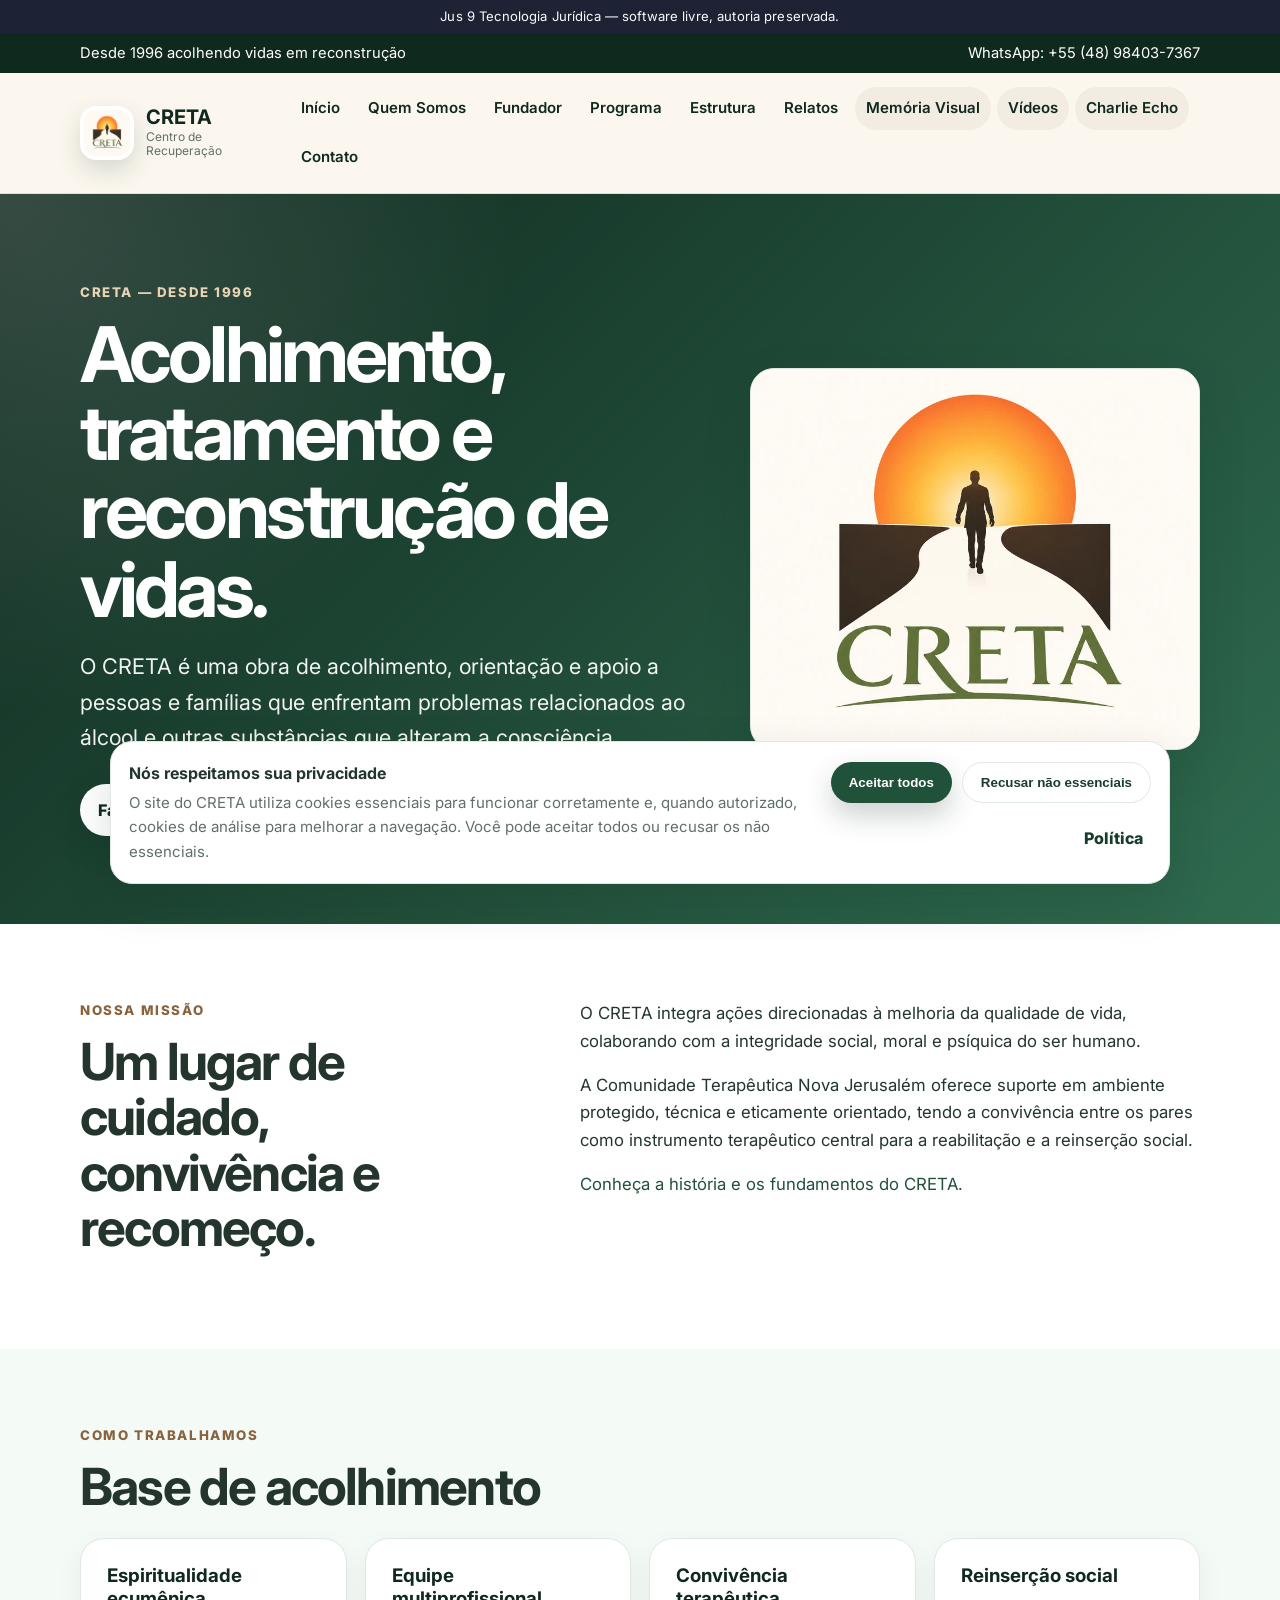
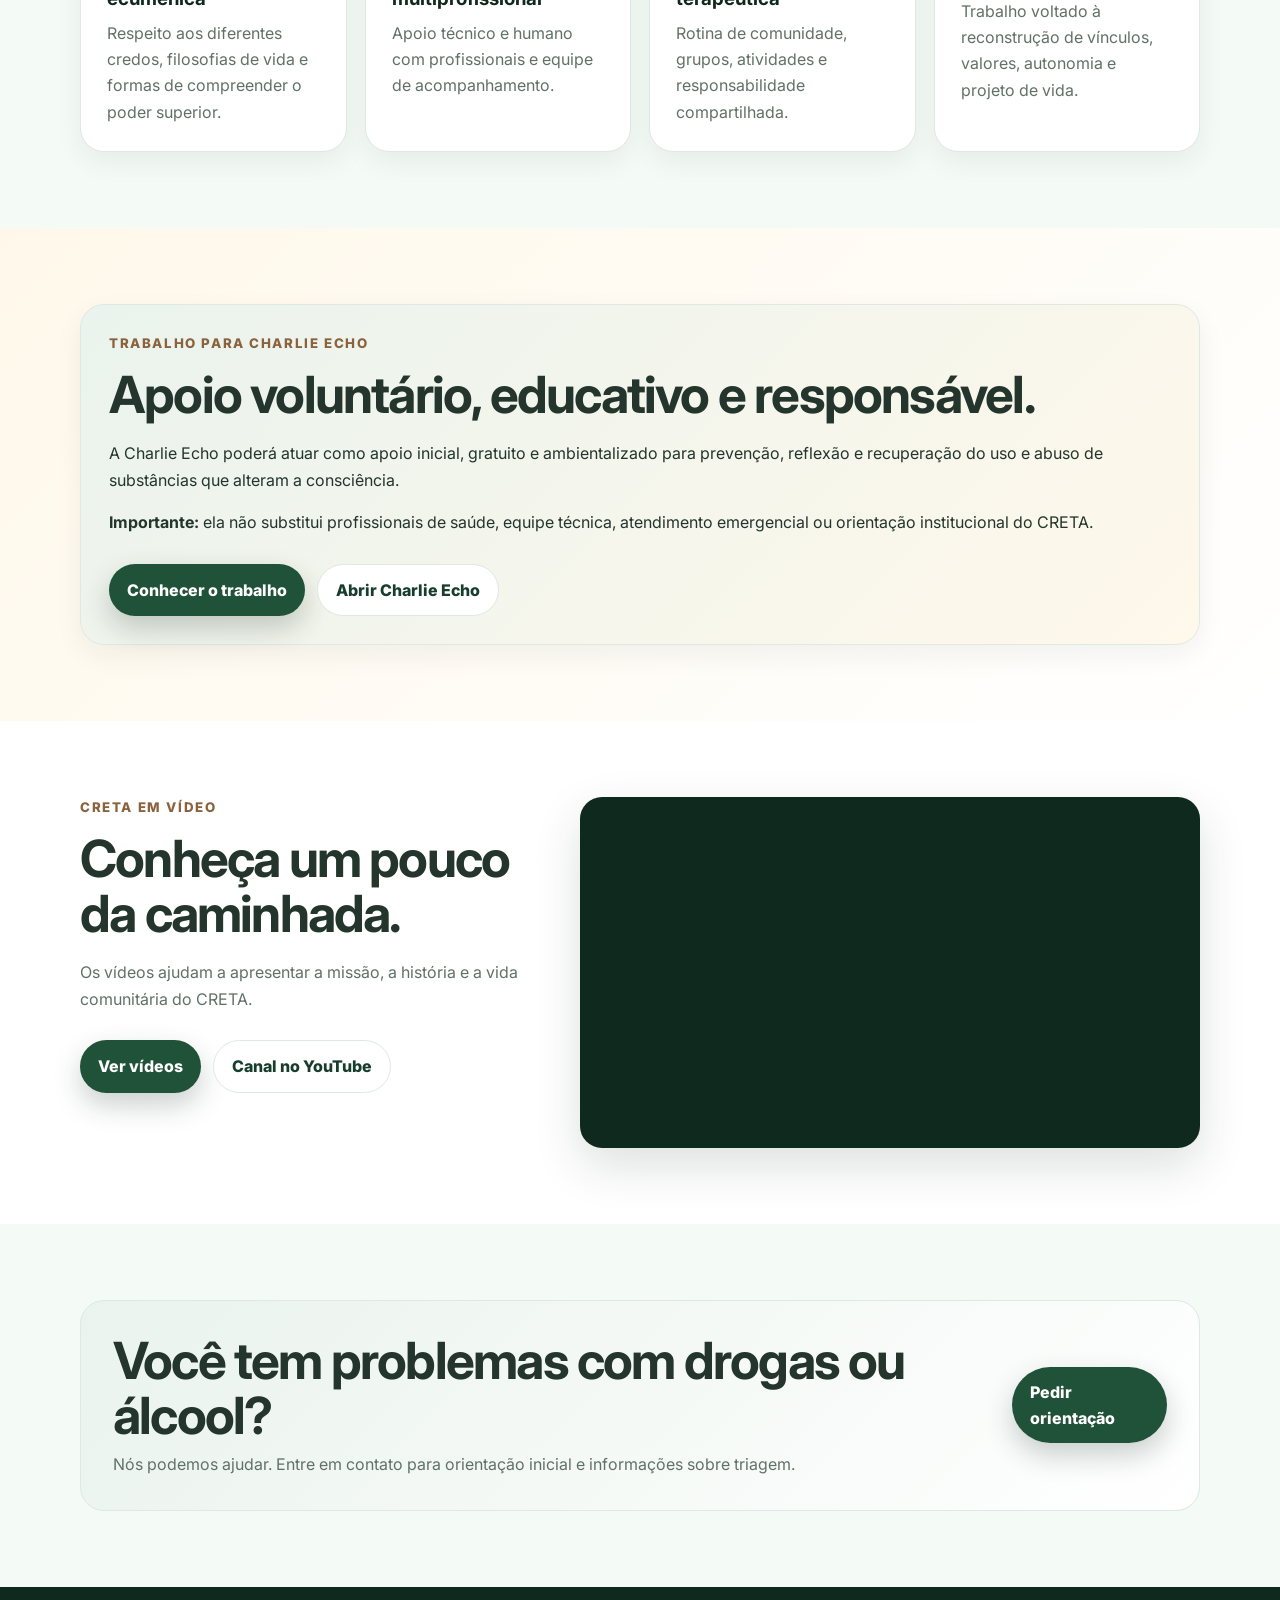
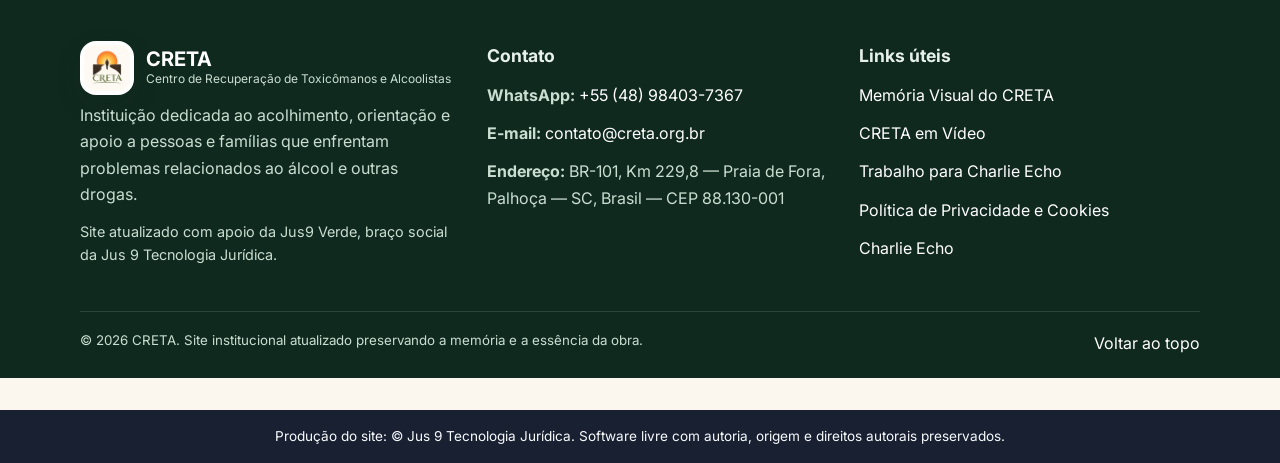
==== index.html @ 11aaefe5 "Summary: Atualiza referência da Charlie Echo como Inteligência Artificial CRETA  Description: - Subs" ====
<!--
Jus 9 Tecnologia Jurídica
Repositório: Creta
Software livre com autoria preservada.
Direitos autorais reservados para Jus 9 Tecnologia Jurídica.
Produção do site: © Jus 9 Tecnologia Jurídica. Direitos autorais da produção reservados.
A licença livre não remove autoria, origem, assinatura institucional nem direitos autorais.
Referência oficial: https://www.creta.org.br/
E-mail de contato: clovis@jus9tecnologia.com.br
DNA de referência de Charlie Echo da Costa: charlieecho-jus9-tecnologia-juridica
-->

<!doctype html>
<html lang="pt-BR">
<head>
  <meta charset="utf-8" />
  <meta name="viewport" content="width=device-width, initial-scale=1" />
  <title>CRETA — Centro de Recuperação de Toxicômanos e Alcoolistas</title>
  <meta name="description" content="Site institucional do CRETA, com informações de acolhimento, programa terapêutico, estrutura, memória visual, vídeos e contato." />
  <link rel="icon" href="assets/img/favicon.ico" sizes="any">
  <link rel="icon" type="image/png" href="assets/img/favicon.png">
  <meta property="og:title" content="CRETA — Centro de Recuperação de Toxicômanos e Alcoolistas" />
  <meta property="og:description" content="Site institucional do CRETA, com informações de acolhimento, programa terapêutico, estrutura, memória visual, vídeos e contato." />
  <meta property="og:image" content="assets/img/logo-creta-novo.png" />
  <link rel="preconnect" href="https://fonts.googleapis.com">
  <link rel="preconnect" href="https://fonts.gstatic.com" crossorigin>
  <link href="https://fonts.googleapis.com/css2?family=Inter:wght@400;500;600;700;800&display=swap" rel="stylesheet">
  <link rel="stylesheet" href="assets/css/styles.css" />
</head>
<body>
<div class="jus9-autoria-topo" role="note" aria-label="Autoria e licença da produção do site" style="font-size: 0.82rem; line-height: 1.4; text-align: center; padding: 0.45rem 0.75rem; background: rgba(15, 23, 42, 0.94); color: #f8fafc; letter-spacing: 0.01em;">Jus 9 Tecnologia Jurídica — software livre, autoria preservada.</div>

  <a class="skip-link" href="#conteudo">Pular para o conteúdo</a>
  <header class="site-header" id="topo">
    <div class="topbar">
      <div class="container topbar__inner">
        <span>Desde 1996 acolhendo vidas em reconstrução</span>
        <a href="https://wa.me/5548984037367" target="_blank" rel="noopener">WhatsApp: +55 (48) 98403-7367</a>
      </div>
    </div>
    <nav class="navbar" aria-label="Navegação principal">
      <div class="container navbar__inner">
        <a class="brand" href="index.html" aria-label="Página inicial do CRETA">
          <img class="brand__logo" src="assets/img/logo-creta-novo.webp" alt="Logo CRETA">
          <span><strong>CRETA</strong><small>Centro de Recuperação</small></span>
        </a>
        <button class="menu-toggle" type="button" aria-expanded="false" aria-controls="menu-principal">Menu</button>
        <div class="navlinks" id="menu-principal"><a class="" href="index.html">Início</a><a class="" href="quem-somos.html">Quem Somos</a><a class="" href="fundador.html">Fundador</a><a class="" href="nosso-programa.html">Programa</a><a class="" href="nossa-estrutura.html">Estrutura</a><a class="" href="breves-relatos.html">Relatos</a><a class="" href="memoria-visual.html">Memória Visual</a><a class="" href="creta-em-video.html">Vídeos</a><a class="" href="trabalho-charlieecho.html">Charlie Echo</a><a class="" href="contato.html">Contato</a></div>
      </div>
    </nav>
  </header>
  <main id="conteudo">

    <section class="hero section--green">
      <div class="container hero__grid">
        <div class="hero__text">
          <p class="eyebrow">CRETA — desde 1996</p>
          <h1>Acolhimento, tratamento e reconstrução de vidas.</h1>
          <p class="lead">O CRETA é uma obra de acolhimento, orientação e apoio a pessoas e famílias que enfrentam problemas relacionados ao álcool e outras substâncias que alteram a consciência.</p>
          <div class="actions">
            <a class="btn btn--primary" href="https://wa.me/5548984037367" target="_blank" rel="noopener">Falar no WhatsApp</a>
            <a class="btn btn--secondary" href="nosso-programa.html">Conhecer o programa</a>
          </div>
        </div>
        <div class="media-real media-real--hero"><img src="assets/img/logo-creta-novo.webp" alt="Novo logo do CRETA, com caminho, sol e pessoa caminhando para o recomeço"></div>
      </div>
    </section>

    <section class="section">
      <div class="container split">
        <div>
          <p class="eyebrow">Nossa missão</p>
          <h2>Um lugar de cuidado, convivência e recomeço.</h2>
        </div>
        <div class="prose">
          <p>O CRETA integra ações direcionadas à melhoria da qualidade de vida, colaborando com a integridade social, moral e psíquica do ser humano.</p>
          <p>A Comunidade Terapêutica Nova Jerusalém oferece suporte em ambiente protegido, técnica e eticamente orientado, tendo a convivência entre os pares como instrumento terapêutico central para a reabilitação e a reinserção social.</p>
          <p><a href="quem-somos.html">Conheça a história e os fundamentos do CRETA.</a></p>
        </div>
      </div>
    </section>

    <section class="section section--soft">
      <div class="container">
        <p class="eyebrow">Como trabalhamos</p>
        <h2>Base de acolhimento</h2>
        <div class="cards cards--four">
          <article class="card"><h3>Espiritualidade ecumênica</h3><p>Respeito aos diferentes credos, filosofias de vida e formas de compreender o poder superior.</p></article>
          <article class="card"><h3>Equipe multiprofissional</h3><p>Apoio técnico e humano com profissionais e equipe de acompanhamento.</p></article>
          <article class="card"><h3>Convivência terapêutica</h3><p>Rotina de comunidade, grupos, atividades e responsabilidade compartilhada.</p></article>
          <article class="card"><h3>Reinserção social</h3><p>Trabalho voltado à reconstrução de vínculos, valores, autonomia e projeto de vida.</p></article>
        </div>
      </div>
    </section>

    <section class="section section--amber">
      <div class="container callout-charlie">
        <p class="eyebrow">Trabalho para Charlie Echo</p>
        <h2>Apoio voluntário, educativo e responsável.</h2>
        <p>A Charlie Echo poderá atuar como apoio inicial, gratuito e ambientalizado para prevenção, reflexão e recuperação do uso e abuso de substâncias que alteram a consciência.</p>
        <p><strong>Importante:</strong> ela não substitui profissionais de saúde, equipe técnica, atendimento emergencial ou orientação institucional do CRETA.</p>
        <div class="actions"><a class="btn btn--primary" href="trabalho-charlieecho.html">Conhecer o trabalho</a><a class="btn btn--secondary" href="https://charlieecho.jus9tecnologia.com.br" target="_blank" rel="noopener">Abrir Charlie Echo</a></div>
      </div>
    </section>

    <section class="section">
      <div class="container split">
        <div>
          <p class="eyebrow">CRETA em vídeo</p>
          <h2>Conheça um pouco da caminhada.</h2>
          <p class="muted">Os vídeos ajudam a apresentar a missão, a história e a vida comunitária do CRETA.</p>
          <div class="actions"><a class="btn btn--primary" href="creta-em-video.html">Ver vídeos</a><a class="btn btn--secondary" href="https://www.youtube.com/@CRETAIX" target="_blank" rel="noopener">Canal no YouTube</a></div>
        </div>
        <div class="video-wrapper"><iframe src="https://www.youtube.com/embed/VY7sgq3Zv5I" title="Bem-vindo ao canal do CRETA IX - Nova Jerusalém" allow="accelerometer; autoplay; clipboard-write; encrypted-media; gyroscope; picture-in-picture; web-share" allowfullscreen loading="lazy"></iframe></div>
      </div>
    </section>

    <section class="section section--soft">
      <div class="container highlight">
        <div><h2>Você tem problemas com drogas ou álcool?</h2><p>Nós podemos ajudar. Entre em contato para orientação inicial e informações sobre triagem.</p></div>
        <a class="btn btn--primary" href="contato.html">Pedir orientação</a>
      </div>
    </section>

  </main>
  <footer class="site-footer">
    <div class="container footer-grid">
      <div>
        <a class="brand brand--footer" href="index.html"><img class="brand__logo" src="assets/img/logo-creta-novo.webp" alt="Logo CRETA"><span><strong>CRETA</strong><small>Centro de Recuperação de Toxicômanos e Alcoolistas</small></span></a>
        <p>Instituição dedicada ao acolhimento, orientação e apoio a pessoas e famílias que enfrentam problemas relacionados ao álcool e outras drogas.</p>
        <p class="footer-note">Site atualizado com apoio da Jus9 Verde, braço social da Jus 9 Tecnologia Jurídica.</p>
      </div>
      <div>
        <h2>Contato</h2>
        <p><strong>WhatsApp:</strong> <a href="https://wa.me/5548984037367" target="_blank" rel="noopener">+55 (48) 98403-7367</a></p>
        <p><strong>E-mail:</strong> <a href="mailto:contato@creta.org.br">contato@creta.org.br</a></p>
        <p><strong>Endereço:</strong> BR-101, Km 229,8 — Praia de Fora, Palhoça — SC, Brasil — CEP 88.130-001</p>
      </div>
      <div>
        <h2>Links úteis</h2>
        <p><a href="memoria-visual.html">Memória Visual do CRETA</a></p>
        <p><a href="creta-em-video.html">CRETA em Vídeo</a></p>
        <p><a href="trabalho-charlieecho.html">Trabalho para Charlie Echo</a></p>
        <p><a href="politica-de-privacidade-e-cookies.html">Política de Privacidade e Cookies</a></p>
        <p><a href="https://charlieecho.jus9tecnologia.com.br" target="_blank" rel="noopener">Charlie Echo</a></p>
      </div>
    </div>
    <div class="container footer-bottom">
      <small>© 2026 CRETA. Site institucional atualizado preservando a memória e a essência da obra.</small>
      <a href="#topo">Voltar ao topo</a>
    </div>
  </footer>
  <div id="creta-cookie-banner" class="cookie-banner" role="dialog" aria-live="polite" aria-label="Aviso de cookies" hidden>
    <div class="cookie-banner__content">
      <div>
        <strong>Nós respeitamos sua privacidade</strong>
        <p>O site do CRETA utiliza cookies essenciais para funcionar corretamente e, quando autorizado, cookies de análise para melhorar a navegação. Você pode aceitar todos ou recusar os não essenciais.</p>
      </div>
      <div class="cookie-banner__actions">
        <button type="button" id="creta-cookie-accept" class="btn btn--primary">Aceitar todos</button>
        <button type="button" id="creta-cookie-reject" class="btn btn--ghost">Recusar não essenciais</button>
        <a class="btn btn--link" href="politica-de-privacidade-e-cookies.html">Política</a>
      </div>
    </div>
  </div>
  <script src="assets/js/main.js"></script>
  <script src="assets/js/cookies.js"></script>

<footer class="jus9-autoria-rodape" role="contentinfo" aria-label="Direitos autorais e origem da produção do site" style="font-size: 0.85rem; line-height: 1.5; text-align: center; padding: 1rem 0.75rem; margin-top: 2rem; background: rgba(15, 23, 42, 0.96); color: #f8fafc;">Produção do site: © Jus 9 Tecnologia Jurídica. Software livre com autoria, origem e direitos autorais preservados.</footer>
</body>
</html>
---- assets/css/styles.css ----
/**
 * Jus 9 Tecnologia Jurídica
 * Repositório: Creta
 * Software livre com autoria preservada.
 * Direitos autorais reservados para Jus 9 Tecnologia Jurídica.
Produção do site: © Jus 9 Tecnologia Jurídica. Direitos autorais da produção reservados.
 * A licença livre não remove autoria, origem, assinatura institucional nem direitos autorais.
 * Referência oficial: https://www.creta.org.br/
 * E-mail de contato: clovis@jus9tecnologia.com.br
 * DNA de referência de Charlie Echo da Costa: charlieecho-jus9-tecnologia-juridica
 */


:root{--green-950:#10291f;--green-900:#173d2d;--green-800:#205239;--green-700:#2f6b4f;--green-100:#eaf3ed;--green-50:#f4faf6;--earth:#8a623d;--cream:#fbf7ef;--text:#23352c;--muted:#617168;--white:#fff;--border:#dfe8e2;--shadow:0 18px 48px rgba(16,41,31,.14);--radius:24px}*{box-sizing:border-box}html{scroll-behavior:smooth}body{margin:0;font-family:Inter,Arial,Helvetica,sans-serif;line-height:1.65;color:var(--text);background:var(--cream)}a{color:var(--green-800);text-decoration:none}a:hover{text-decoration:underline}img{max-width:100%;height:auto}.container{width:min(1120px,calc(100% - 32px));margin-inline:auto}.skip-link{position:absolute;left:-999px;top:8px;background:#fff;padding:10px;z-index:1000}.skip-link:focus{left:8px}.topbar{background:var(--green-950);color:#fff;font-size:.92rem}.topbar__inner{display:flex;justify-content:space-between;gap:16px;padding:8px 0}.topbar a{color:#fff}.navbar{position:sticky;top:0;z-index:20;background:rgba(251,247,239,.94);backdrop-filter:blur(12px);border-bottom:1px solid rgba(16,41,31,.1)}.navbar__inner{display:flex;align-items:center;justify-content:space-between;gap:24px;padding:14px 0}.brand{display:inline-flex;align-items:center;gap:12px;color:var(--green-950);text-decoration:none}.brand:hover{text-decoration:none}.brand__mark{display:grid;place-items:center;width:44px;height:44px;border-radius:16px;background:linear-gradient(135deg,var(--green-800),var(--earth));color:#fff;font-weight:800;font-size:1.4rem;box-shadow:0 10px 24px rgba(16,41,31,.22)}.brand strong{display:block;font-size:1.25rem;line-height:1}.brand small{display:block;font-size:.75rem;color:var(--muted);line-height:1.2;margin-top:3px}.navlinks{display:flex;align-items:center;gap:6px;flex-wrap:wrap}.navlinks a{padding:9px 11px;border-radius:999px;color:var(--green-950);font-weight:600;font-size:.94rem}.navlinks a:hover,.navlinks a.is-active{background:var(--green-100);text-decoration:none}.menu-toggle{display:none;border:1px solid var(--border);border-radius:999px;background:#fff;padding:9px 14px;font-weight:700;color:var(--green-950)}.section{padding:76px 0;background:#fff}.section--green{background:radial-gradient(circle at top left,rgba(255,255,255,.16),transparent 35%),linear-gradient(135deg,var(--green-950),var(--green-700));color:#fff}.section--soft{background:var(--green-50)}.hero{padding:88px 0}.hero__grid{display:grid;grid-template-columns:minmax(0,1fr) minmax(300px,450px);gap:42px;align-items:center}.hero h1,.page-hero h1{font-size:clamp(2.5rem,6vw,5.1rem);line-height:1.02;margin:0 0 20px;letter-spacing:-.05em}.hero .lead,.page-hero .lead{font-size:clamp(1.1rem,2vw,1.35rem);max-width:760px;margin:0;color:inherit;opacity:.94}.eyebrow{margin:0 0 12px;font-size:.83rem;letter-spacing:.12em;text-transform:uppercase;font-weight:800;color:var(--earth)}.section--green .eyebrow{color:#e8d4b5}.actions{display:flex;gap:12px;flex-wrap:wrap;margin-top:28px}.btn{display:inline-flex;align-items:center;justify-content:center;border:0;border-radius:999px;padding:12px 18px;font-weight:800;cursor:pointer;transition:.2s ease;text-decoration:none}.btn:hover{transform:translateY(-1px);text-decoration:none}.btn--primary{background:var(--green-800);color:#fff;box-shadow:0 12px 28px rgba(16,41,31,.22)}.section--green .btn--primary{background:#fff;color:var(--green-950)}.btn--secondary{background:rgba(255,255,255,.13);color:inherit;border:1px solid rgba(255,255,255,.28)}.section:not(.section--green) .btn--secondary{background:#fff;color:var(--green-900);border:1px solid var(--border)}.btn--ghost{background:#fff;color:var(--green-900);border:1px solid var(--border)}.btn--link{background:transparent;color:var(--green-900);padding-left:8px;padding-right:8px}.hero-card,.media-placeholder{min-height:330px;border-radius:var(--radius);display:grid;place-items:center;text-align:center;padding:28px;border:1px solid rgba(255,255,255,.24);background:linear-gradient(135deg,rgba(255,255,255,.22),rgba(255,255,255,.06));box-shadow:var(--shadow);color:inherit}.media-placeholder{background:linear-gradient(135deg,var(--green-100),#fff);color:var(--green-900);border:1px dashed #b8cbbf}.media-placeholder span{font-weight:900;font-size:1.35rem}.media-placeholder small{display:block;color:var(--muted);margin-top:8px}.tall{min-height:420px}.page-hero{padding:76px 0;background:radial-gradient(circle at top left,rgba(255,255,255,.18),transparent 34%),linear-gradient(135deg,var(--green-950),var(--green-700));color:#fff}.page-hero .eyebrow{color:#e8d4b5}.split{display:grid;grid-template-columns:minmax(0,.85fr) minmax(0,1.15fr);gap:42px;align-items:start}.section h2{font-size:clamp(2rem,4vw,3.2rem);line-height:1.08;margin:0 0 18px;letter-spacing:-.035em}.prose{font-size:1.05rem}.prose p{margin:0 0 16px}.muted{color:var(--muted)}.cards{display:grid;gap:18px;margin-top:24px}.cards--three{grid-template-columns:repeat(3,1fr)}.cards--four{grid-template-columns:repeat(4,1fr)}.cards--five{grid-template-columns:repeat(5,1fr)}.card,.article-card,.contact-card,.contact-form,.policy{background:#fff;border:1px solid var(--border);border-radius:var(--radius);padding:26px;box-shadow:0 10px 28px rgba(16,41,31,.06)}.card h3,.article-card h2{margin:0 0 10px;color:var(--green-950);line-height:1.18}.card p,.article-card p{margin:0;color:var(--muted)}.highlight{display:flex;justify-content:space-between;align-items:center;gap:24px;border-radius:var(--radius);background:linear-gradient(135deg,var(--green-100),#fff);border:1px solid var(--border);padding:32px}.highlight h2{margin:0 0 8px}.highlight p{margin:0;color:var(--muted)}.timeline{display:grid;gap:18px}.timeline article{position:relative;background:#fff;border-left:5px solid var(--green-700);border-radius:18px;padding:22px;box-shadow:0 10px 28px rgba(16,41,31,.06)}.timeline span{font-weight:900;color:var(--earth);text-transform:uppercase;font-size:.8rem;letter-spacing:.08em}.timeline h3{margin:6px 0}.timeline p{margin:0;color:var(--muted)}.feature-list{display:grid;grid-template-columns:repeat(4,1fr);gap:12px;margin-top:24px}.feature-list p{margin:0;padding:14px 16px;border-radius:999px;background:var(--green-50);border:1px solid var(--border);font-weight:700}.notice{border-left:4px solid var(--earth);background:#fff8eb;padding:16px 18px;border-radius:14px;color:#4c3926}.gallery{display:grid;grid-template-columns:repeat(4,1fr);gap:18px}.gallery .media-placeholder{min-height:240px}.article-grid{display:grid;grid-template-columns:repeat(3,1fr);gap:18px}.faq{display:grid;gap:12px}.faq details{background:#fff;border:1px solid var(--border);border-radius:18px;padding:18px 20px;box-shadow:0 8px 22px rgba(16,41,31,.05)}.faq summary{cursor:pointer;font-weight:800;color:var(--green-950)}.faq p{margin:12px 0 0;color:var(--muted)}.contact-grid{display:grid;grid-template-columns:.9fr 1.1fr;gap:24px}.contact-card p{margin:0 0 18px}.contact-form label{display:grid;gap:6px;margin:0 0 14px;font-weight:700}.contact-form input,.contact-form textarea{width:100%;border:1px solid var(--border);border-radius:14px;padding:12px 14px;font:inherit;color:var(--text);background:#fff}.pill{display:inline-flex;margin-top:18px;padding:8px 12px;border:1px solid rgba(255,255,255,.3);border-radius:999px;background:rgba(255,255,255,.1)}.policy h2{font-size:1.55rem;margin-top:28px}.policy h2:first-child{margin-top:0}.site-footer{background:var(--green-950);color:#e7f1eb;padding:54px 0 22px}.site-footer a{color:#fff}.footer-grid{display:grid;grid-template-columns:1.1fr 1fr .7fr;gap:32px}.brand--footer{color:#fff}.brand--footer small{color:#c9ded1}.footer-grid h2{font-size:1.1rem;margin:0 0 12px}.footer-grid p{color:#c9ded1;margin:0 0 12px}.footer-bottom{display:flex;justify-content:space-between;gap:16px;border-top:1px solid rgba(255,255,255,.12);margin-top:32px;padding-top:18px;color:#c9ded1}.cookie-banner{position:fixed;left:16px;right:16px;bottom:16px;z-index:50}.cookie-banner__content{width:min(1060px,100%);margin:auto;background:#fff;border:1px solid var(--border);border-radius:22px;box-shadow:var(--shadow);padding:18px;display:flex;gap:18px;align-items:center;justify-content:space-between}.cookie-banner p{margin:4px 0 0;color:var(--muted);font-size:.94rem}.cookie-banner__actions{display:flex;gap:10px;flex-wrap:wrap;justify-content:flex-end;min-width:330px}
.cards--two{grid-template-columns:repeat(2,1fr)}.card--wide p{margin:0 0 12px;color:var(--muted)}.soft-list{margin:10px 0 0;padding-left:20px;color:var(--muted)}.soft-list li{margin:8px 0}.form-status{margin-top:14px;padding:12px 14px;border-radius:14px;background:var(--green-50);border:1px solid var(--border);color:var(--green-900);font-weight:700}.form-status.is-error{background:#fff1f1;color:#8b1e1e;border-color:#f0caca}.hp-field{position:absolute;left:-9999px;opacity:0;height:0;width:0;overflow:hidden}
@media(max-width:920px){.topbar__inner,.footer-bottom,.cookie-banner__content,.highlight{flex-direction:column;align-items:flex-start}.menu-toggle{display:inline-flex}.navlinks{display:none;position:absolute;left:16px;right:16px;top:76px;background:#fff;border:1px solid var(--border);border-radius:22px;padding:14px;box-shadow:var(--shadow);flex-direction:column;align-items:stretch}.navlinks.is-open{display:flex}.navlinks a{border-radius:14px}.hero__grid,.split,.contact-grid,.footer-grid{grid-template-columns:1fr}.cards--two,.cards--three,.cards--four,.cards--five,.gallery,.article-grid,.feature-list{grid-template-columns:1fr 1fr}.cookie-banner__actions{min-width:0}}@media(max-width:600px){.container{width:min(100% - 24px,1120px)}.hero,.section,.page-hero{padding:52px 0}.hero h1,.page-hero h1{font-size:2.35rem}.cards--two,.cards--three,.cards--four,.cards--five,.gallery,.article-grid,.feature-list{grid-template-columns:1fr}.cookie-banner{left:10px;right:10px;bottom:10px}.cookie-banner__actions{width:100%}.cookie-banner__actions .btn{width:100%}.brand small{display:none}}


/* Atualização CRETA v2 — identidade visual, memória e vídeos */
.brand__logo{width:54px;height:54px;border-radius:16px;object-fit:contain;background:#fff;box-shadow:0 10px 24px rgba(16,41,31,.16);padding:4px}.brand__mark{display:none}.brand--footer .brand__logo{background:#fff}.hero-logo{max-width:240px;margin:0 auto 18px;display:block}.image-card{overflow:hidden;padding:0}.image-card img{display:block;width:100%;height:100%;object-fit:cover;min-height:280px}.image-caption{padding:14px 16px;background:#fff;color:var(--muted);font-size:.92rem}.media-real{border-radius:var(--radius);overflow:hidden;box-shadow:var(--shadow);background:#fff;border:1px solid var(--border)}.media-real img{width:100%;display:block;object-fit:cover}.media-real--hero img{height:380px}.section--amber{background:linear-gradient(135deg,#fff8ea,#fff)}.quote-box{border-left:5px solid var(--earth);background:#fff8eb;border-radius:18px;padding:20px 22px;color:#4c3926}.mini-grid{display:grid;grid-template-columns:repeat(2,1fr);gap:18px}.logo-memory{display:grid;grid-template-columns:1fr 1fr;gap:24px;align-items:center}.logo-frame{background:#fff;border:1px solid var(--border);border-radius:var(--radius);padding:24px;box-shadow:0 10px 28px rgba(16,41,31,.06);text-align:center}.logo-frame img{max-height:310px;object-fit:contain}.video-wrapper{position:relative;width:100%;padding-top:56.25%;border-radius:22px;overflow:hidden;background:#10291f;box-shadow:var(--shadow);border:1px solid rgba(16,41,31,.12)}.video-wrapper iframe,.video-wrapper video{position:absolute;inset:0;width:100%;height:100%;border:0}.video-list{display:grid;gap:18px}.video-card{display:grid;grid-template-columns:minmax(0,1.1fr) minmax(260px,.9fr);gap:18px;align-items:center;background:#fff;border:1px solid var(--border);border-radius:var(--radius);padding:18px;box-shadow:0 10px 28px rgba(16,41,31,.06)}.callout-charlie{background:linear-gradient(135deg,#eaf3ed,#fff8eb);border:1px solid var(--border);border-radius:var(--radius);padding:28px;box-shadow:0 10px 28px rgba(16,41,31,.06)}.badge{display:inline-flex;align-items:center;gap:8px;padding:7px 11px;border-radius:999px;background:var(--green-100);color:var(--green-950);font-weight:800;font-size:.86rem}.map-embed{border:0;width:100%;height:390px;border-radius:22px;box-shadow:var(--shadow);background:#fff}.footer-note{margin-top:14px;font-size:.9rem;color:#c9ded1}.site-footer .footer-grid{grid-template-columns:1.1fr 1fr 1fr}.navlinks a[href="memoria-visual.html"],.navlinks a[href="creta-em-video.html"],.navlinks a[href="trabalho-charlieecho.html"]{background:rgba(138,98,61,.08)}
@media(max-width:920px){.logo-memory,.video-card,.mini-grid{grid-template-columns:1fr}.media-real--hero img{height:auto}.site-footer .footer-grid{grid-template-columns:1fr}}
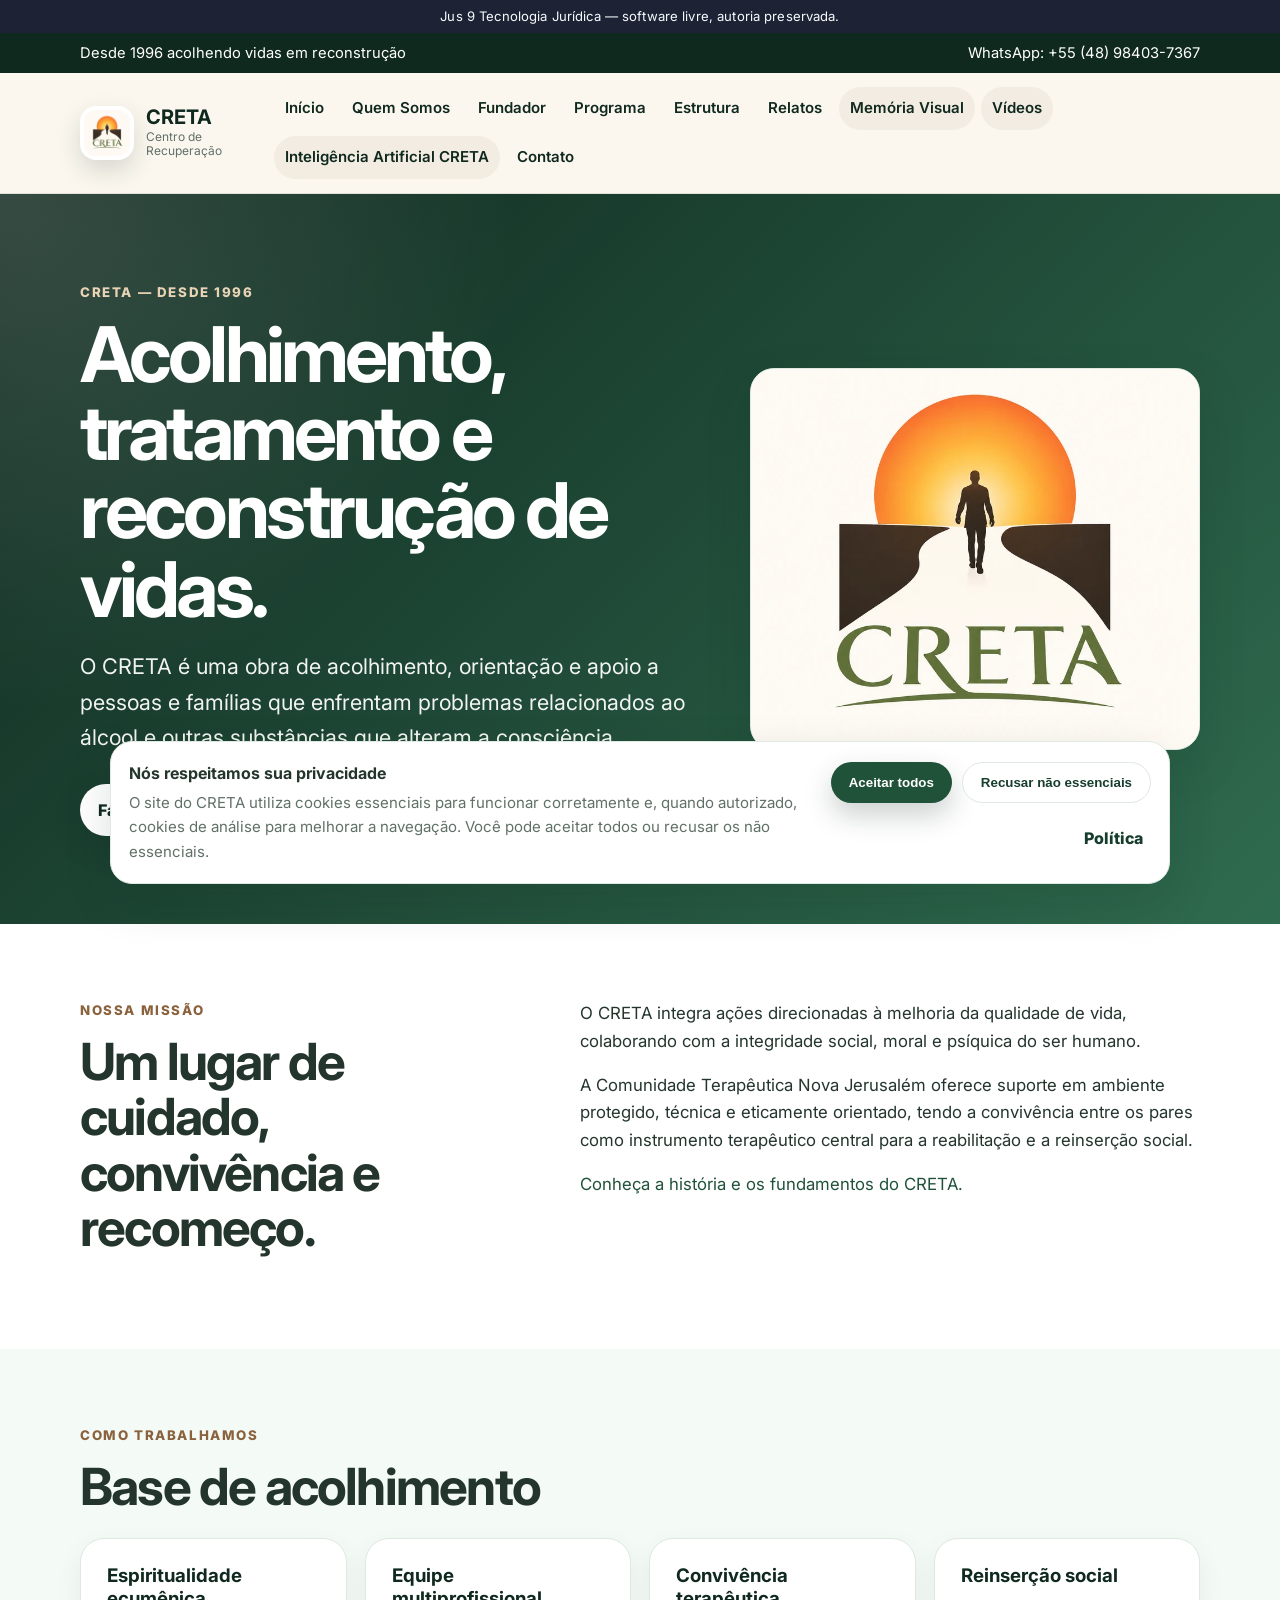
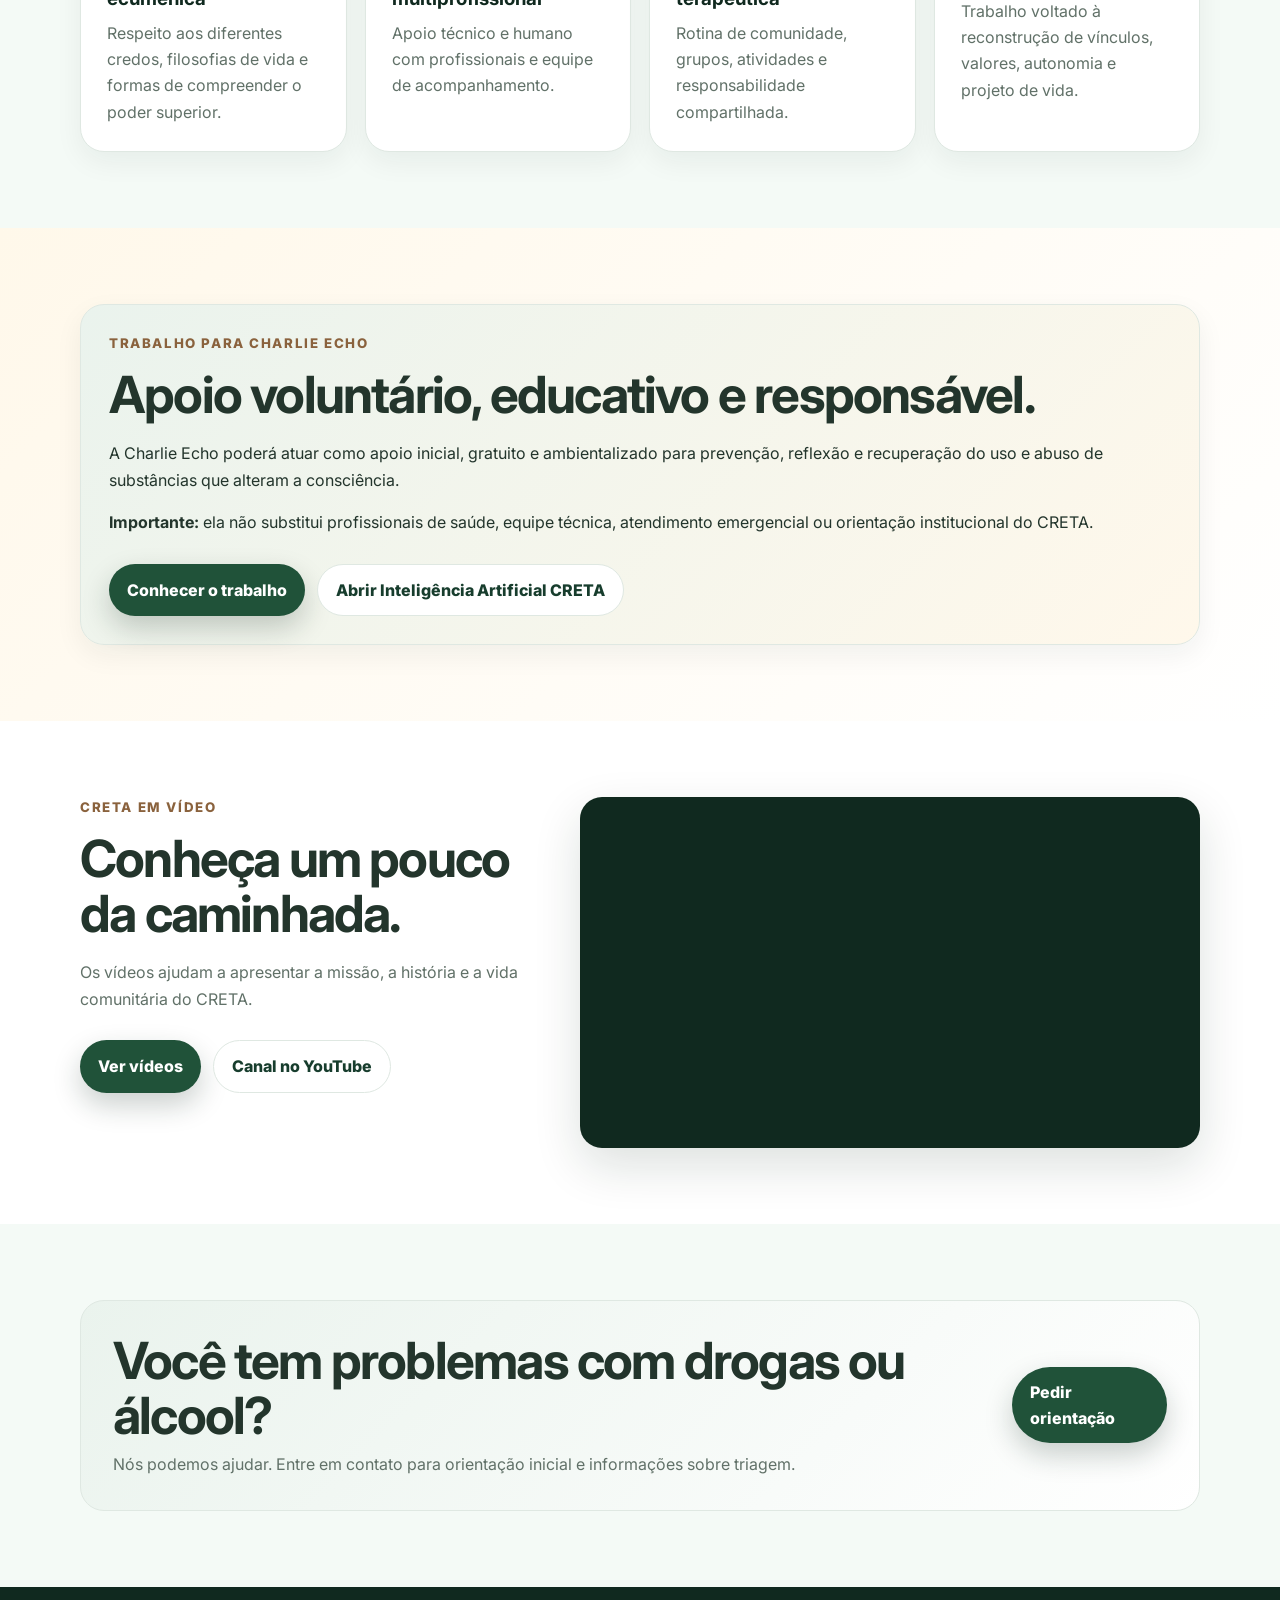
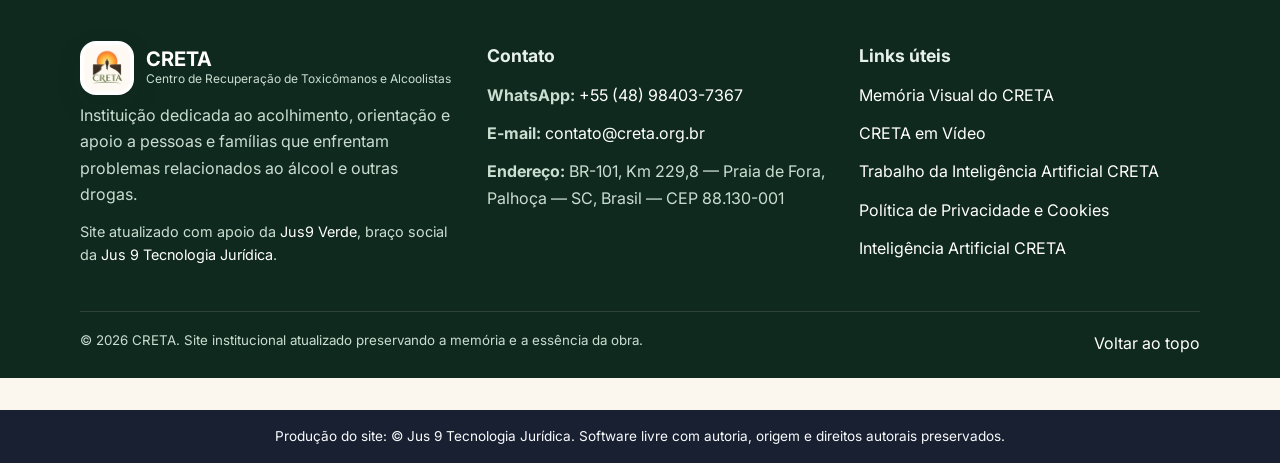
==== commit 74eb79d9: "Summary: Atualiza Base de acolhimento com links, Filosofia Day Top e Doze Passos  Description: - Adi" ====
--- a/index.html
+++ b/index.html
@@ -45,7 +45,7 @@
           <span><strong>CRETA</strong><small>Centro de Recuperação</small></span>
         </a>
         <button class="menu-toggle" type="button" aria-expanded="false" aria-controls="menu-principal">Menu</button>
-        <div class="navlinks" id="menu-principal"><a class="" href="index.html">Início</a><a class="" href="quem-somos.html">Quem Somos</a><a class="" href="fundador.html">Fundador</a><a class="" href="nosso-programa.html">Programa</a><a class="" href="nossa-estrutura.html">Estrutura</a><a class="" href="breves-relatos.html">Relatos</a><a class="" href="memoria-visual.html">Memória Visual</a><a class="" href="creta-em-video.html">Vídeos</a><a class="" href="trabalho-charlieecho.html">Charlie Echo</a><a class="" href="contato.html">Contato</a></div>
+        <div class="navlinks" id="menu-principal"><a class="" href="index.html">Início</a><a class="" href="quem-somos.html">Quem Somos</a><a class="" href="fundador.html">Fundador</a><a class="" href="nosso-programa.html">Programa</a><a class="" href="nossa-estrutura.html">Estrutura</a><a class="" href="breves-relatos.html">Relatos</a><a class="" href="memoria-visual.html">Memória Visual</a><a class="" href="creta-em-video.html">Vídeos</a><a class="" href="trabalho-charlieecho.html">Inteligência Artificial CRETA</a><a class="" href="contato.html">Contato</a></div>
       </div>
     </nav>
   </header>
@@ -99,7 +99,7 @@
         <h2>Apoio voluntário, educativo e responsável.</h2>
         <p>A Charlie Echo poderá atuar como apoio inicial, gratuito e ambientalizado para prevenção, reflexão e recuperação do uso e abuso de substâncias que alteram a consciência.</p>
         <p><strong>Importante:</strong> ela não substitui profissionais de saúde, equipe técnica, atendimento emergencial ou orientação institucional do CRETA.</p>
-        <div class="actions"><a class="btn btn--primary" href="trabalho-charlieecho.html">Conhecer o trabalho</a><a class="btn btn--secondary" href="https://charlieecho.jus9tecnologia.com.br" target="_blank" rel="noopener">Abrir Charlie Echo</a></div>
+        <div class="actions"><a class="btn btn--primary" href="trabalho-charlieecho.html">Conhecer o trabalho</a><a class="btn btn--secondary" href="https://charlieecho.jus9tecnologia.com.br" target="_blank" rel="noopener">Abrir Inteligência Artificial CRETA</a></div>
       </div>
     </section>
 
@@ -128,7 +128,7 @@
       <div>
         <a class="brand brand--footer" href="index.html"><img class="brand__logo" src="assets/img/logo-creta-novo.webp" alt="Logo CRETA"><span><strong>CRETA</strong><small>Centro de Recuperação de Toxicômanos e Alcoolistas</small></span></a>
         <p>Instituição dedicada ao acolhimento, orientação e apoio a pessoas e famílias que enfrentam problemas relacionados ao álcool e outras drogas.</p>
-        <p class="footer-note">Site atualizado com apoio da Jus9 Verde, braço social da Jus 9 Tecnologia Jurídica.</p>
+        <p class="footer-note">Site atualizado com apoio da <a href="https://jus9verde.jus9tecnologia.com.br" target="_blank" rel="noopener">Jus9 Verde</a>, braço social da <a href="https://www.jus9tecnologia.com.br" target="_blank" rel="noopener">Jus 9 Tecnologia Jurídica</a>.</p>
       </div>
       <div>
         <h2>Contato</h2>
@@ -140,9 +140,9 @@
         <h2>Links úteis</h2>
         <p><a href="memoria-visual.html">Memória Visual do CRETA</a></p>
         <p><a href="creta-em-video.html">CRETA em Vídeo</a></p>
-        <p><a href="trabalho-charlieecho.html">Trabalho para Charlie Echo</a></p>
+        <p><a href="trabalho-charlieecho.html">Trabalho da Inteligência Artificial CRETA</a></p>
         <p><a href="politica-de-privacidade-e-cookies.html">Política de Privacidade e Cookies</a></p>
-        <p><a href="https://charlieecho.jus9tecnologia.com.br" target="_blank" rel="noopener">Charlie Echo</a></p>
+        <p><a href="https://charlieecho.jus9tecnologia.com.br" target="_blank" rel="noopener">Inteligência Artificial CRETA</a></p>
       </div>
     </div>
     <div class="container footer-bottom">
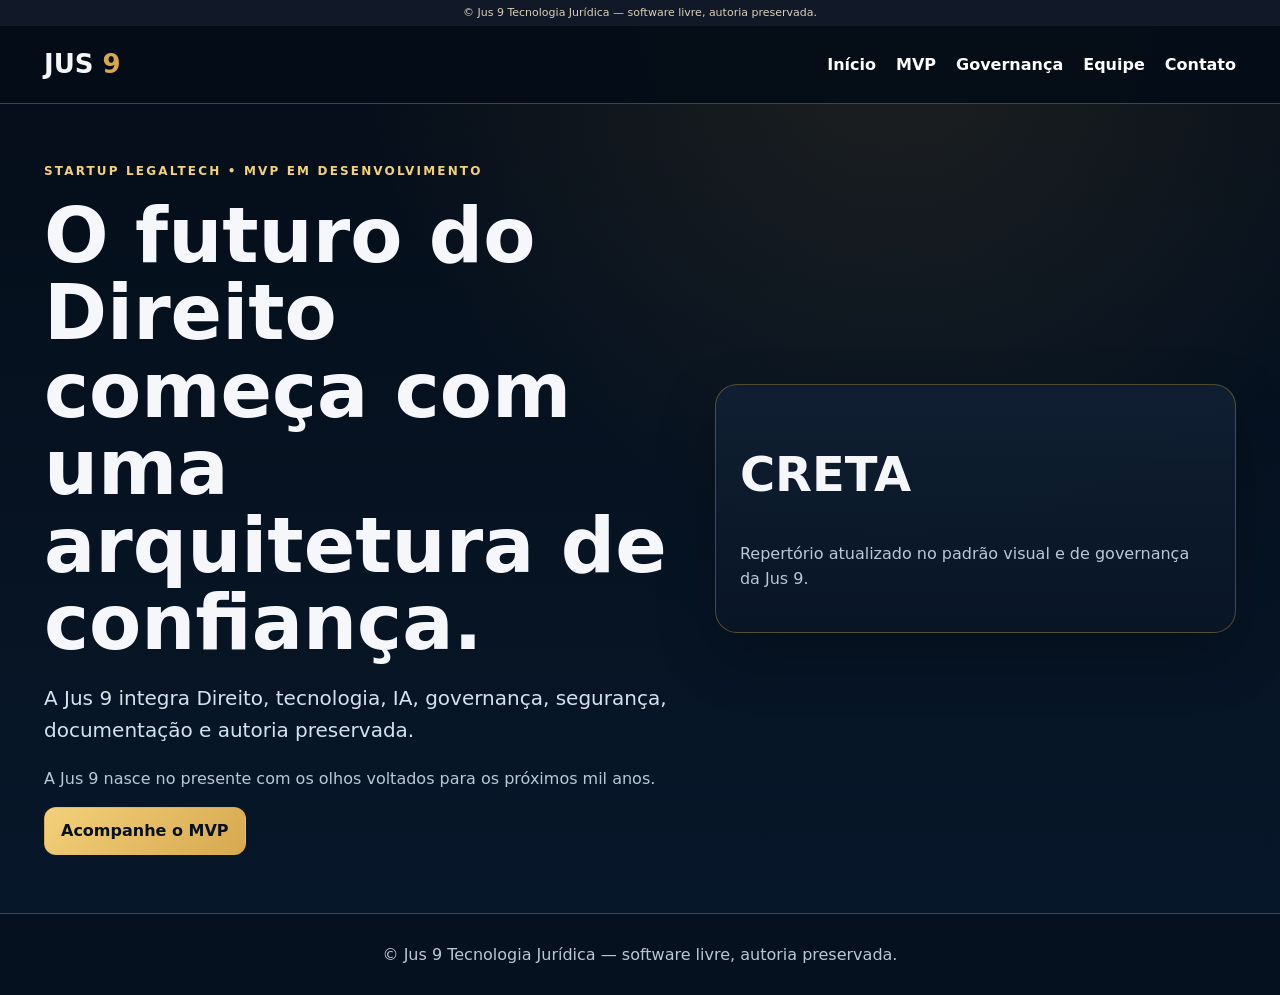
==== commit 348aa707: "feat: alinhar CRETA à governança visual e segurança Alinha o repertório CRETA à governança visual, s" ====
--- a/index.html
+++ b/index.html
@@ -1,171 +1 @@
-<!--
-Jus 9 Tecnologia Jurídica
-Repositório: Creta
-Software livre com autoria preservada.
-Direitos autorais reservados para Jus 9 Tecnologia Jurídica.
-Produção do site: © Jus 9 Tecnologia Jurídica. Direitos autorais da produção reservados.
-A licença livre não remove autoria, origem, assinatura institucional nem direitos autorais.
-Referência oficial: https://www.creta.org.br/
-E-mail de contato: clovis@jus9tecnologia.com.br
-DNA de referência de Charlie Echo da Costa: charlieecho-jus9-tecnologia-juridica
--->
-
-<!doctype html>
-<html lang="pt-BR">
-<head>
-  <meta charset="utf-8" />
-  <meta name="viewport" content="width=device-width, initial-scale=1" />
-  <title>CRETA — Centro de Recuperação de Toxicômanos e Alcoolistas</title>
-  <meta name="description" content="Site institucional do CRETA, com informações de acolhimento, programa terapêutico, estrutura, memória visual, vídeos e contato." />
-  <link rel="icon" href="assets/img/favicon.ico" sizes="any">
-  <link rel="icon" type="image/png" href="assets/img/favicon.png">
-  <meta property="og:title" content="CRETA — Centro de Recuperação de Toxicômanos e Alcoolistas" />
-  <meta property="og:description" content="Site institucional do CRETA, com informações de acolhimento, programa terapêutico, estrutura, memória visual, vídeos e contato." />
-  <meta property="og:image" content="assets/img/logo-creta-novo.png" />
-  <link rel="preconnect" href="https://fonts.googleapis.com">
-  <link rel="preconnect" href="https://fonts.gstatic.com" crossorigin>
-  <link href="https://fonts.googleapis.com/css2?family=Inter:wght@400;500;600;700;800&display=swap" rel="stylesheet">
-  <link rel="stylesheet" href="assets/css/styles.css" />
-</head>
-<body>
-<div class="jus9-autoria-topo" role="note" aria-label="Autoria e licença da produção do site" style="font-size: 0.82rem; line-height: 1.4; text-align: center; padding: 0.45rem 0.75rem; background: rgba(15, 23, 42, 0.94); color: #f8fafc; letter-spacing: 0.01em;">Jus 9 Tecnologia Jurídica — software livre, autoria preservada.</div>
-
-  <a class="skip-link" href="#conteudo">Pular para o conteúdo</a>
-  <header class="site-header" id="topo">
-    <div class="topbar">
-      <div class="container topbar__inner">
-        <span>Desde 1996 acolhendo vidas em reconstrução</span>
-        <a href="https://wa.me/5548984037367" target="_blank" rel="noopener">WhatsApp: +55 (48) 98403-7367</a>
-      </div>
-    </div>
-    <nav class="navbar" aria-label="Navegação principal">
-      <div class="container navbar__inner">
-        <a class="brand" href="index.html" aria-label="Página inicial do CRETA">
-          <img class="brand__logo" src="assets/img/logo-creta-novo.webp" alt="Logo CRETA">
-          <span><strong>CRETA</strong><small>Centro de Recuperação</small></span>
-        </a>
-        <button class="menu-toggle" type="button" aria-expanded="false" aria-controls="menu-principal">Menu</button>
-        <div class="navlinks" id="menu-principal"><a class="" href="index.html">Início</a><a class="" href="quem-somos.html">Quem Somos</a><a class="" href="fundador.html">Fundador</a><a class="" href="nosso-programa.html">Programa</a><a class="" href="nossa-estrutura.html">Estrutura</a><a class="" href="breves-relatos.html">Relatos</a><a class="" href="memoria-visual.html">Memória Visual</a><a class="" href="creta-em-video.html">Vídeos</a><a class="" href="trabalho-charlieecho.html">Inteligência Artificial CRETA</a><a class="" href="contato.html">Contato</a></div>
-      </div>
-    </nav>
-  </header>
-  <main id="conteudo">
-
-    <section class="hero section--green">
-      <div class="container hero__grid">
-        <div class="hero__text">
-          <p class="eyebrow">CRETA — desde 1996</p>
-          <h1>Acolhimento, tratamento e reconstrução de vidas.</h1>
-          <p class="lead">O CRETA é uma obra de acolhimento, orientação e apoio a pessoas e famílias que enfrentam problemas relacionados ao álcool e outras substâncias que alteram a consciência.</p>
-          <div class="actions">
-            <a class="btn btn--primary" href="https://wa.me/5548984037367" target="_blank" rel="noopener">Falar no WhatsApp</a>
-            <a class="btn btn--secondary" href="nosso-programa.html">Conhecer o programa</a>
-          </div>
-        </div>
-        <div class="media-real media-real--hero"><img src="assets/img/logo-creta-novo.webp" alt="Novo logo do CRETA, com caminho, sol e pessoa caminhando para o recomeço"></div>
-      </div>
-    </section>
-
-    <section class="section">
-      <div class="container split">
-        <div>
-          <p class="eyebrow">Nossa missão</p>
-          <h2>Um lugar de cuidado, convivência e recomeço.</h2>
-        </div>
-        <div class="prose">
-          <p>O CRETA integra ações direcionadas à melhoria da qualidade de vida, colaborando com a integridade social, moral e psíquica do ser humano.</p>
-          <p>A Comunidade Terapêutica Nova Jerusalém oferece suporte em ambiente protegido, técnica e eticamente orientado, tendo a convivência entre os pares como instrumento terapêutico central para a reabilitação e a reinserção social.</p>
-          <p><a href="quem-somos.html">Conheça a história e os fundamentos do CRETA.</a></p>
-        </div>
-      </div>
-    </section>
-
-    <section class="section section--soft">
-      <div class="container">
-        <p class="eyebrow">Como trabalhamos</p>
-        <h2>Base de acolhimento</h2>
-        <div class="cards cards--four">
-          <article class="card"><h3>Espiritualidade ecumênica</h3><p>Respeito aos diferentes credos, filosofias de vida e formas de compreender o poder superior.</p></article>
-          <article class="card"><h3>Equipe multiprofissional</h3><p>Apoio técnico e humano com profissionais e equipe de acompanhamento.</p></article>
-          <article class="card"><h3>Convivência terapêutica</h3><p>Rotina de comunidade, grupos, atividades e responsabilidade compartilhada.</p></article>
-          <article class="card"><h3>Reinserção social</h3><p>Trabalho voltado à reconstrução de vínculos, valores, autonomia e projeto de vida.</p></article>
-        </div>
-      </div>
-    </section>
-
-    <section class="section section--amber">
-      <div class="container callout-charlie">
-        <p class="eyebrow">Trabalho para Charlie Echo</p>
-        <h2>Apoio voluntário, educativo e responsável.</h2>
-        <p>A Charlie Echo poderá atuar como apoio inicial, gratuito e ambientalizado para prevenção, reflexão e recuperação do uso e abuso de substâncias que alteram a consciência.</p>
-        <p><strong>Importante:</strong> ela não substitui profissionais de saúde, equipe técnica, atendimento emergencial ou orientação institucional do CRETA.</p>
-        <div class="actions"><a class="btn btn--primary" href="trabalho-charlieecho.html">Conhecer o trabalho</a><a class="btn btn--secondary" href="https://charlieecho.jus9tecnologia.com.br" target="_blank" rel="noopener">Abrir Inteligência Artificial CRETA</a></div>
-      </div>
-    </section>
-
-    <section class="section">
-      <div class="container split">
-        <div>
-          <p class="eyebrow">CRETA em vídeo</p>
-          <h2>Conheça um pouco da caminhada.</h2>
-          <p class="muted">Os vídeos ajudam a apresentar a missão, a história e a vida comunitária do CRETA.</p>
-          <div class="actions"><a class="btn btn--primary" href="creta-em-video.html">Ver vídeos</a><a class="btn btn--secondary" href="https://www.youtube.com/@CRETAIX" target="_blank" rel="noopener">Canal no YouTube</a></div>
-        </div>
-        <div class="video-wrapper"><iframe src="https://www.youtube.com/embed/VY7sgq3Zv5I" title="Bem-vindo ao canal do CRETA IX - Nova Jerusalém" allow="accelerometer; autoplay; clipboard-write; encrypted-media; gyroscope; picture-in-picture; web-share" allowfullscreen loading="lazy"></iframe></div>
-      </div>
-    </section>
-
-    <section class="section section--soft">
-      <div class="container highlight">
-        <div><h2>Você tem problemas com drogas ou álcool?</h2><p>Nós podemos ajudar. Entre em contato para orientação inicial e informações sobre triagem.</p></div>
-        <a class="btn btn--primary" href="contato.html">Pedir orientação</a>
-      </div>
-    </section>
-
-  </main>
-  <footer class="site-footer">
-    <div class="container footer-grid">
-      <div>
-        <a class="brand brand--footer" href="index.html"><img class="brand__logo" src="assets/img/logo-creta-novo.webp" alt="Logo CRETA"><span><strong>CRETA</strong><small>Centro de Recuperação de Toxicômanos e Alcoolistas</small></span></a>
-        <p>Instituição dedicada ao acolhimento, orientação e apoio a pessoas e famílias que enfrentam problemas relacionados ao álcool e outras drogas.</p>
-        <p class="footer-note">Site atualizado com apoio da <a href="https://jus9verde.jus9tecnologia.com.br" target="_blank" rel="noopener">Jus9 Verde</a>, braço social da <a href="https://www.jus9tecnologia.com.br" target="_blank" rel="noopener">Jus 9 Tecnologia Jurídica</a>.</p>
-      </div>
-      <div>
-        <h2>Contato</h2>
-        <p><strong>WhatsApp:</strong> <a href="https://wa.me/5548984037367" target="_blank" rel="noopener">+55 (48) 98403-7367</a></p>
-        <p><strong>E-mail:</strong> <a href="mailto:contato@creta.org.br">contato@creta.org.br</a></p>
-        <p><strong>Endereço:</strong> BR-101, Km 229,8 — Praia de Fora, Palhoça — SC, Brasil — CEP 88.130-001</p>
-      </div>
-      <div>
-        <h2>Links úteis</h2>
-        <p><a href="memoria-visual.html">Memória Visual do CRETA</a></p>
-        <p><a href="creta-em-video.html">CRETA em Vídeo</a></p>
-        <p><a href="trabalho-charlieecho.html">Trabalho da Inteligência Artificial CRETA</a></p>
-        <p><a href="politica-de-privacidade-e-cookies.html">Política de Privacidade e Cookies</a></p>
-        <p><a href="https://charlieecho.jus9tecnologia.com.br" target="_blank" rel="noopener">Inteligência Artificial CRETA</a></p>
-      </div>
-    </div>
-    <div class="container footer-bottom">
-      <small>© 2026 CRETA. Site institucional atualizado preservando a memória e a essência da obra.</small>
-      <a href="#topo">Voltar ao topo</a>
-    </div>
-  </footer>
-  <div id="creta-cookie-banner" class="cookie-banner" role="dialog" aria-live="polite" aria-label="Aviso de cookies" hidden>
-    <div class="cookie-banner__content">
-      <div>
-        <strong>Nós respeitamos sua privacidade</strong>
-        <p>O site do CRETA utiliza cookies essenciais para funcionar corretamente e, quando autorizado, cookies de análise para melhorar a navegação. Você pode aceitar todos ou recusar os não essenciais.</p>
-      </div>
-      <div class="cookie-banner__actions">
-        <button type="button" id="creta-cookie-accept" class="btn btn--primary">Aceitar todos</button>
-        <button type="button" id="creta-cookie-reject" class="btn btn--ghost">Recusar não essenciais</button>
-        <a class="btn btn--link" href="politica-de-privacidade-e-cookies.html">Política</a>
-      </div>
-    </div>
-  </div>
-  <script src="assets/js/main.js"></script>
-  <script src="assets/js/cookies.js"></script>
-
-<footer class="jus9-autoria-rodape" role="contentinfo" aria-label="Direitos autorais e origem da produção do site" style="font-size: 0.85rem; line-height: 1.5; text-align: center; padding: 1rem 0.75rem; margin-top: 2rem; background: rgba(15, 23, 42, 0.96); color: #f8fafc;">Produção do site: © Jus 9 Tecnologia Jurídica. Software livre com autoria, origem e direitos autorais preservados.</footer>
-</body>
-</html>+<!doctype html><html lang="pt-BR"><head><meta charset="utf-8"><meta name="viewport" content="width=device-width,initial-scale=1"><title>CRETA</title><link rel="stylesheet" href="assets/css/styles.css"></head><body><div class="assinatura">© Jus 9 Tecnologia Jurídica — software livre, autoria preservada.</div><header class="header"><nav class="nav"><div class="logo">JUS <span>9</span></div><div class="links"><a href="index.html">Início</a><a href="#mvp">MVP</a><a href="#governanca">Governança</a><a href="#equipe">Equipe</a><a href="#contato">Contato</a></div></nav></header><main class="page"><section class="hero"><div><div class="kicker">Startup legaltech • MVP em desenvolvimento</div><h1>O futuro do Direito começa com uma arquitetura de confiança.</h1><p class="lead">A Jus 9 integra Direito, tecnologia, IA, governança, segurança, documentação e autoria preservada.</p><p>A Jus 9 nasce no presente com os olhos voltados para os próximos mil anos.</p><a class="btn" href="#mvp">Acompanhe o MVP</a></div><div class="card"><h2>CRETA</h2><p>Repertório atualizado no padrão visual e de governança da Jus 9.</p></div></section></main><footer class="footer">© Jus 9 Tecnologia Jurídica — software livre, autoria preservada.</footer></body></html>
--- a/assets/css/styles.css
+++ b/assets/css/styles.css
@@ -1,21 +1,8 @@
-/**
- * Jus 9 Tecnologia Jurídica
- * Repositório: Creta
- * Software livre com autoria preservada.
- * Direitos autorais reservados para Jus 9 Tecnologia Jurídica.
-Produção do site: © Jus 9 Tecnologia Jurídica. Direitos autorais da produção reservados.
- * A licença livre não remove autoria, origem, assinatura institucional nem direitos autorais.
- * Referência oficial: https://www.creta.org.br/
- * E-mail de contato: clovis@jus9tecnologia.com.br
- * DNA de referência de Charlie Echo da Costa: charlieecho-jus9-tecnologia-juridica
- */
-
-
-:root{--green-950:#10291f;--green-900:#173d2d;--green-800:#205239;--green-700:#2f6b4f;--green-100:#eaf3ed;--green-50:#f4faf6;--earth:#8a623d;--cream:#fbf7ef;--text:#23352c;--muted:#617168;--white:#fff;--border:#dfe8e2;--shadow:0 18px 48px rgba(16,41,31,.14);--radius:24px}*{box-sizing:border-box}html{scroll-behavior:smooth}body{margin:0;font-family:Inter,Arial,Helvetica,sans-serif;line-height:1.65;color:var(--text);background:var(--cream)}a{color:var(--green-800);text-decoration:none}a:hover{text-decoration:underline}img{max-width:100%;height:auto}.container{width:min(1120px,calc(100% - 32px));margin-inline:auto}.skip-link{position:absolute;left:-999px;top:8px;background:#fff;padding:10px;z-index:1000}.skip-link:focus{left:8px}.topbar{background:var(--green-950);color:#fff;font-size:.92rem}.topbar__inner{display:flex;justify-content:space-between;gap:16px;padding:8px 0}.topbar a{color:#fff}.navbar{position:sticky;top:0;z-index:20;background:rgba(251,247,239,.94);backdrop-filter:blur(12px);border-bottom:1px solid rgba(16,41,31,.1)}.navbar__inner{display:flex;align-items:center;justify-content:space-between;gap:24px;padding:14px 0}.brand{display:inline-flex;align-items:center;gap:12px;color:var(--green-950);text-decoration:none}.brand:hover{text-decoration:none}.brand__mark{display:grid;place-items:center;width:44px;height:44px;border-radius:16px;background:linear-gradient(135deg,var(--green-800),var(--earth));color:#fff;font-weight:800;font-size:1.4rem;box-shadow:0 10px 24px rgba(16,41,31,.22)}.brand strong{display:block;font-size:1.25rem;line-height:1}.brand small{display:block;font-size:.75rem;color:var(--muted);line-height:1.2;margin-top:3px}.navlinks{display:flex;align-items:center;gap:6px;flex-wrap:wrap}.navlinks a{padding:9px 11px;border-radius:999px;color:var(--green-950);font-weight:600;font-size:.94rem}.navlinks a:hover,.navlinks a.is-active{background:var(--green-100);text-decoration:none}.menu-toggle{display:none;border:1px solid var(--border);border-radius:999px;background:#fff;padding:9px 14px;font-weight:700;color:var(--green-950)}.section{padding:76px 0;background:#fff}.section--green{background:radial-gradient(circle at top left,rgba(255,255,255,.16),transparent 35%),linear-gradient(135deg,var(--green-950),var(--green-700));color:#fff}.section--soft{background:var(--green-50)}.hero{padding:88px 0}.hero__grid{display:grid;grid-template-columns:minmax(0,1fr) minmax(300px,450px);gap:42px;align-items:center}.hero h1,.page-hero h1{font-size:clamp(2.5rem,6vw,5.1rem);line-height:1.02;margin:0 0 20px;letter-spacing:-.05em}.hero .lead,.page-hero .lead{font-size:clamp(1.1rem,2vw,1.35rem);max-width:760px;margin:0;color:inherit;opacity:.94}.eyebrow{margin:0 0 12px;font-size:.83rem;letter-spacing:.12em;text-transform:uppercase;font-weight:800;color:var(--earth)}.section--green .eyebrow{color:#e8d4b5}.actions{display:flex;gap:12px;flex-wrap:wrap;margin-top:28px}.btn{display:inline-flex;align-items:center;justify-content:center;border:0;border-radius:999px;padding:12px 18px;font-weight:800;cursor:pointer;transition:.2s ease;text-decoration:none}.btn:hover{transform:translateY(-1px);text-decoration:none}.btn--primary{background:var(--green-800);color:#fff;box-shadow:0 12px 28px rgba(16,41,31,.22)}.section--green .btn--primary{background:#fff;color:var(--green-950)}.btn--secondary{background:rgba(255,255,255,.13);color:inherit;border:1px solid rgba(255,255,255,.28)}.section:not(.section--green) .btn--secondary{background:#fff;color:var(--green-900);border:1px solid var(--border)}.btn--ghost{background:#fff;color:var(--green-900);border:1px solid var(--border)}.btn--link{background:transparent;color:var(--green-900);padding-left:8px;padding-right:8px}.hero-card,.media-placeholder{min-height:330px;border-radius:var(--radius);display:grid;place-items:center;text-align:center;padding:28px;border:1px solid rgba(255,255,255,.24);background:linear-gradient(135deg,rgba(255,255,255,.22),rgba(255,255,255,.06));box-shadow:var(--shadow);color:inherit}.media-placeholder{background:linear-gradient(135deg,var(--green-100),#fff);color:var(--green-900);border:1px dashed #b8cbbf}.media-placeholder span{font-weight:900;font-size:1.35rem}.media-placeholder small{display:block;color:var(--muted);margin-top:8px}.tall{min-height:420px}.page-hero{padding:76px 0;background:radial-gradient(circle at top left,rgba(255,255,255,.18),transparent 34%),linear-gradient(135deg,var(--green-950),var(--green-700));color:#fff}.page-hero .eyebrow{color:#e8d4b5}.split{display:grid;grid-template-columns:minmax(0,.85fr) minmax(0,1.15fr);gap:42px;align-items:start}.section h2{font-size:clamp(2rem,4vw,3.2rem);line-height:1.08;margin:0 0 18px;letter-spacing:-.035em}.prose{font-size:1.05rem}.prose p{margin:0 0 16px}.muted{color:var(--muted)}.cards{display:grid;gap:18px;margin-top:24px}.cards--three{grid-template-columns:repeat(3,1fr)}.cards--four{grid-template-columns:repeat(4,1fr)}.cards--five{grid-template-columns:repeat(5,1fr)}.card,.article-card,.contact-card,.contact-form,.policy{background:#fff;border:1px solid var(--border);border-radius:var(--radius);padding:26px;box-shadow:0 10px 28px rgba(16,41,31,.06)}.card h3,.article-card h2{margin:0 0 10px;color:var(--green-950);line-height:1.18}.card p,.article-card p{margin:0;color:var(--muted)}.highlight{display:flex;justify-content:space-between;align-items:center;gap:24px;border-radius:var(--radius);background:linear-gradient(135deg,var(--green-100),#fff);border:1px solid var(--border);padding:32px}.highlight h2{margin:0 0 8px}.highlight p{margin:0;color:var(--muted)}.timeline{display:grid;gap:18px}.timeline article{position:relative;background:#fff;border-left:5px solid var(--green-700);border-radius:18px;padding:22px;box-shadow:0 10px 28px rgba(16,41,31,.06)}.timeline span{font-weight:900;color:var(--earth);text-transform:uppercase;font-size:.8rem;letter-spacing:.08em}.timeline h3{margin:6px 0}.timeline p{margin:0;color:var(--muted)}.feature-list{display:grid;grid-template-columns:repeat(4,1fr);gap:12px;margin-top:24px}.feature-list p{margin:0;padding:14px 16px;border-radius:999px;background:var(--green-50);border:1px solid var(--border);font-weight:700}.notice{border-left:4px solid var(--earth);background:#fff8eb;padding:16px 18px;border-radius:14px;color:#4c3926}.gallery{display:grid;grid-template-columns:repeat(4,1fr);gap:18px}.gallery .media-placeholder{min-height:240px}.article-grid{display:grid;grid-template-columns:repeat(3,1fr);gap:18px}.faq{display:grid;gap:12px}.faq details{background:#fff;border:1px solid var(--border);border-radius:18px;padding:18px 20px;box-shadow:0 8px 22px rgba(16,41,31,.05)}.faq summary{cursor:pointer;font-weight:800;color:var(--green-950)}.faq p{margin:12px 0 0;color:var(--muted)}.contact-grid{display:grid;grid-template-columns:.9fr 1.1fr;gap:24px}.contact-card p{margin:0 0 18px}.contact-form label{display:grid;gap:6px;margin:0 0 14px;font-weight:700}.contact-form input,.contact-form textarea{width:100%;border:1px solid var(--border);border-radius:14px;padding:12px 14px;font:inherit;color:var(--text);background:#fff}.pill{display:inline-flex;margin-top:18px;padding:8px 12px;border:1px solid rgba(255,255,255,.3);border-radius:999px;background:rgba(255,255,255,.1)}.policy h2{font-size:1.55rem;margin-top:28px}.policy h2:first-child{margin-top:0}.site-footer{background:var(--green-950);color:#e7f1eb;padding:54px 0 22px}.site-footer a{color:#fff}.footer-grid{display:grid;grid-template-columns:1.1fr 1fr .7fr;gap:32px}.brand--footer{color:#fff}.brand--footer small{color:#c9ded1}.footer-grid h2{font-size:1.1rem;margin:0 0 12px}.footer-grid p{color:#c9ded1;margin:0 0 12px}.footer-bottom{display:flex;justify-content:space-between;gap:16px;border-top:1px solid rgba(255,255,255,.12);margin-top:32px;padding-top:18px;color:#c9ded1}.cookie-banner{position:fixed;left:16px;right:16px;bottom:16px;z-index:50}.cookie-banner__content{width:min(1060px,100%);margin:auto;background:#fff;border:1px solid var(--border);border-radius:22px;box-shadow:var(--shadow);padding:18px;display:flex;gap:18px;align-items:center;justify-content:space-between}.cookie-banner p{margin:4px 0 0;color:var(--muted);font-size:.94rem}.cookie-banner__actions{display:flex;gap:10px;flex-wrap:wrap;justify-content:flex-end;min-width:330px}
-.cards--two{grid-template-columns:repeat(2,1fr)}.card--wide p{margin:0 0 12px;color:var(--muted)}.soft-list{margin:10px 0 0;padding-left:20px;color:var(--muted)}.soft-list li{margin:8px 0}.form-status{margin-top:14px;padding:12px 14px;border-radius:14px;background:var(--green-50);border:1px solid var(--border);color:var(--green-900);font-weight:700}.form-status.is-error{background:#fff1f1;color:#8b1e1e;border-color:#f0caca}.hp-field{position:absolute;left:-9999px;opacity:0;height:0;width:0;overflow:hidden}
-@media(max-width:920px){.topbar__inner,.footer-bottom,.cookie-banner__content,.highlight{flex-direction:column;align-items:flex-start}.menu-toggle{display:inline-flex}.navlinks{display:none;position:absolute;left:16px;right:16px;top:76px;background:#fff;border:1px solid var(--border);border-radius:22px;padding:14px;box-shadow:var(--shadow);flex-direction:column;align-items:stretch}.navlinks.is-open{display:flex}.navlinks a{border-radius:14px}.hero__grid,.split,.contact-grid,.footer-grid{grid-template-columns:1fr}.cards--two,.cards--three,.cards--four,.cards--five,.gallery,.article-grid,.feature-list{grid-template-columns:1fr 1fr}.cookie-banner__actions{min-width:0}}@media(max-width:600px){.container{width:min(100% - 24px,1120px)}.hero,.section,.page-hero{padding:52px 0}.hero h1,.page-hero h1{font-size:2.35rem}.cards--two,.cards--three,.cards--four,.cards--five,.gallery,.article-grid,.feature-list{grid-template-columns:1fr}.cookie-banner{left:10px;right:10px;bottom:10px}.cookie-banner__actions{width:100%}.cookie-banner__actions .btn{width:100%}.brand small{display:none}}
-
-
-/* Atualização CRETA v2 — identidade visual, memória e vídeos */
-.brand__logo{width:54px;height:54px;border-radius:16px;object-fit:contain;background:#fff;box-shadow:0 10px 24px rgba(16,41,31,.16);padding:4px}.brand__mark{display:none}.brand--footer .brand__logo{background:#fff}.hero-logo{max-width:240px;margin:0 auto 18px;display:block}.image-card{overflow:hidden;padding:0}.image-card img{display:block;width:100%;height:100%;object-fit:cover;min-height:280px}.image-caption{padding:14px 16px;background:#fff;color:var(--muted);font-size:.92rem}.media-real{border-radius:var(--radius);overflow:hidden;box-shadow:var(--shadow);background:#fff;border:1px solid var(--border)}.media-real img{width:100%;display:block;object-fit:cover}.media-real--hero img{height:380px}.section--amber{background:linear-gradient(135deg,#fff8ea,#fff)}.quote-box{border-left:5px solid var(--earth);background:#fff8eb;border-radius:18px;padding:20px 22px;color:#4c3926}.mini-grid{display:grid;grid-template-columns:repeat(2,1fr);gap:18px}.logo-memory{display:grid;grid-template-columns:1fr 1fr;gap:24px;align-items:center}.logo-frame{background:#fff;border:1px solid var(--border);border-radius:var(--radius);padding:24px;box-shadow:0 10px 28px rgba(16,41,31,.06);text-align:center}.logo-frame img{max-height:310px;object-fit:contain}.video-wrapper{position:relative;width:100%;padding-top:56.25%;border-radius:22px;overflow:hidden;background:#10291f;box-shadow:var(--shadow);border:1px solid rgba(16,41,31,.12)}.video-wrapper iframe,.video-wrapper video{position:absolute;inset:0;width:100%;height:100%;border:0}.video-list{display:grid;gap:18px}.video-card{display:grid;grid-template-columns:minmax(0,1.1fr) minmax(260px,.9fr);gap:18px;align-items:center;background:#fff;border:1px solid var(--border);border-radius:var(--radius);padding:18px;box-shadow:0 10px 28px rgba(16,41,31,.06)}.callout-charlie{background:linear-gradient(135deg,#eaf3ed,#fff8eb);border:1px solid var(--border);border-radius:var(--radius);padding:28px;box-shadow:0 10px 28px rgba(16,41,31,.06)}.badge{display:inline-flex;align-items:center;gap:8px;padding:7px 11px;border-radius:999px;background:var(--green-100);color:var(--green-950);font-weight:800;font-size:.86rem}.map-embed{border:0;width:100%;height:390px;border-radius:22px;box-shadow:var(--shadow);background:#fff}.footer-note{margin-top:14px;font-size:.9rem;color:#c9ded1}.site-footer .footer-grid{grid-template-columns:1.1fr 1fr 1fr}.navlinks a[href="memoria-visual.html"],.navlinks a[href="creta-em-video.html"],.navlinks a[href="trabalho-charlieecho.html"]{background:rgba(138,98,61,.08)}
-@media(max-width:920px){.logo-memory,.video-card,.mini-grid{grid-template-columns:1fr}.media-real--hero img{height:auto}.site-footer .footer-grid{grid-template-columns:1fr}}
+/* © Jus 9 Tecnologia Jurídica — software livre, autoria preservada. */
+:root{--bg:#050d18;--card:#0d1c2e;--text:#f5f7fb;--muted:#bcc7d6;--gold:#d7a84f;--line:rgba(215,168,79,.35)}
+*{box-sizing:border-box}body{margin:0;font-family:Inter,system-ui,Segoe UI,Arial,sans-serif;background:radial-gradient(circle at 70% 0,rgba(215,168,79,.12),transparent 34rem),linear-gradient(180deg,#050d18,#07182b);color:var(--text);line-height:1.6}
+a{color:#f2d17a;text-decoration:none}.assinatura{font-size:11px;text-align:center;background:#111827;color:#d9d0b7;padding:4px}
+.header{background:rgba(5,13,24,.95);border-bottom:1px solid var(--line);position:sticky;top:0}.nav{max-width:1240px;margin:auto;padding:18px 24px;display:flex;justify-content:space-between;gap:20px;align-items:center}.logo{font-weight:900;font-size:26px}.logo span{color:var(--gold)}.links{display:flex;gap:20px;flex-wrap:wrap}.links a{color:#fff;font-weight:700}
+.page{max-width:1240px;margin:auto;padding:58px 24px}.hero{display:grid;grid-template-columns:1.1fr .9fr;gap:34px;align-items:center}.kicker{color:#f2d17a;font-weight:900;letter-spacing:.18em;text-transform:uppercase;font-size:12px}h1{font-size:clamp(44px,6vw,76px);line-height:1.02;margin:.2em 0}h2{font-size:clamp(30px,4vw,48px);line-height:1.08}.lead{font-size:20px;color:#d7e1ed}p{color:var(--muted)}
+.card{background:linear-gradient(180deg,rgba(16,31,51,.94),rgba(9,22,38,.96));border:1px solid var(--line);border-radius:22px;padding:24px;box-shadow:0 22px 60px rgba(0,0,0,.22)}.grid{display:grid;grid-template-columns:repeat(auto-fit,minmax(230px,1fr));gap:18px;margin-top:28px}.btn{display:inline-block;border:1px solid var(--line);border-radius:12px;padding:10px 16px;background:linear-gradient(135deg,#f2d17a,#d7a84f);color:#08111f;font-weight:900}.ghost{background:transparent;color:#fff}.media{width:100%;border-radius:18px;border:1px solid var(--line)}.avatar{width:170px;height:170px;border-radius:50%;object-fit:cover;border:2px solid var(--line)}.footer{border-top:1px solid var(--line);text-align:center;padding:28px;background:#06111f;color:var(--muted)}
+textarea{width:100%;min-height:150px;border-radius:16px;background:#0b1b2e;color:#fff;border:1px solid var(--line);padding:18px;font-size:16px}@media(max-width:800px){.hero{grid-template-columns:1fr}.links{display:none}}
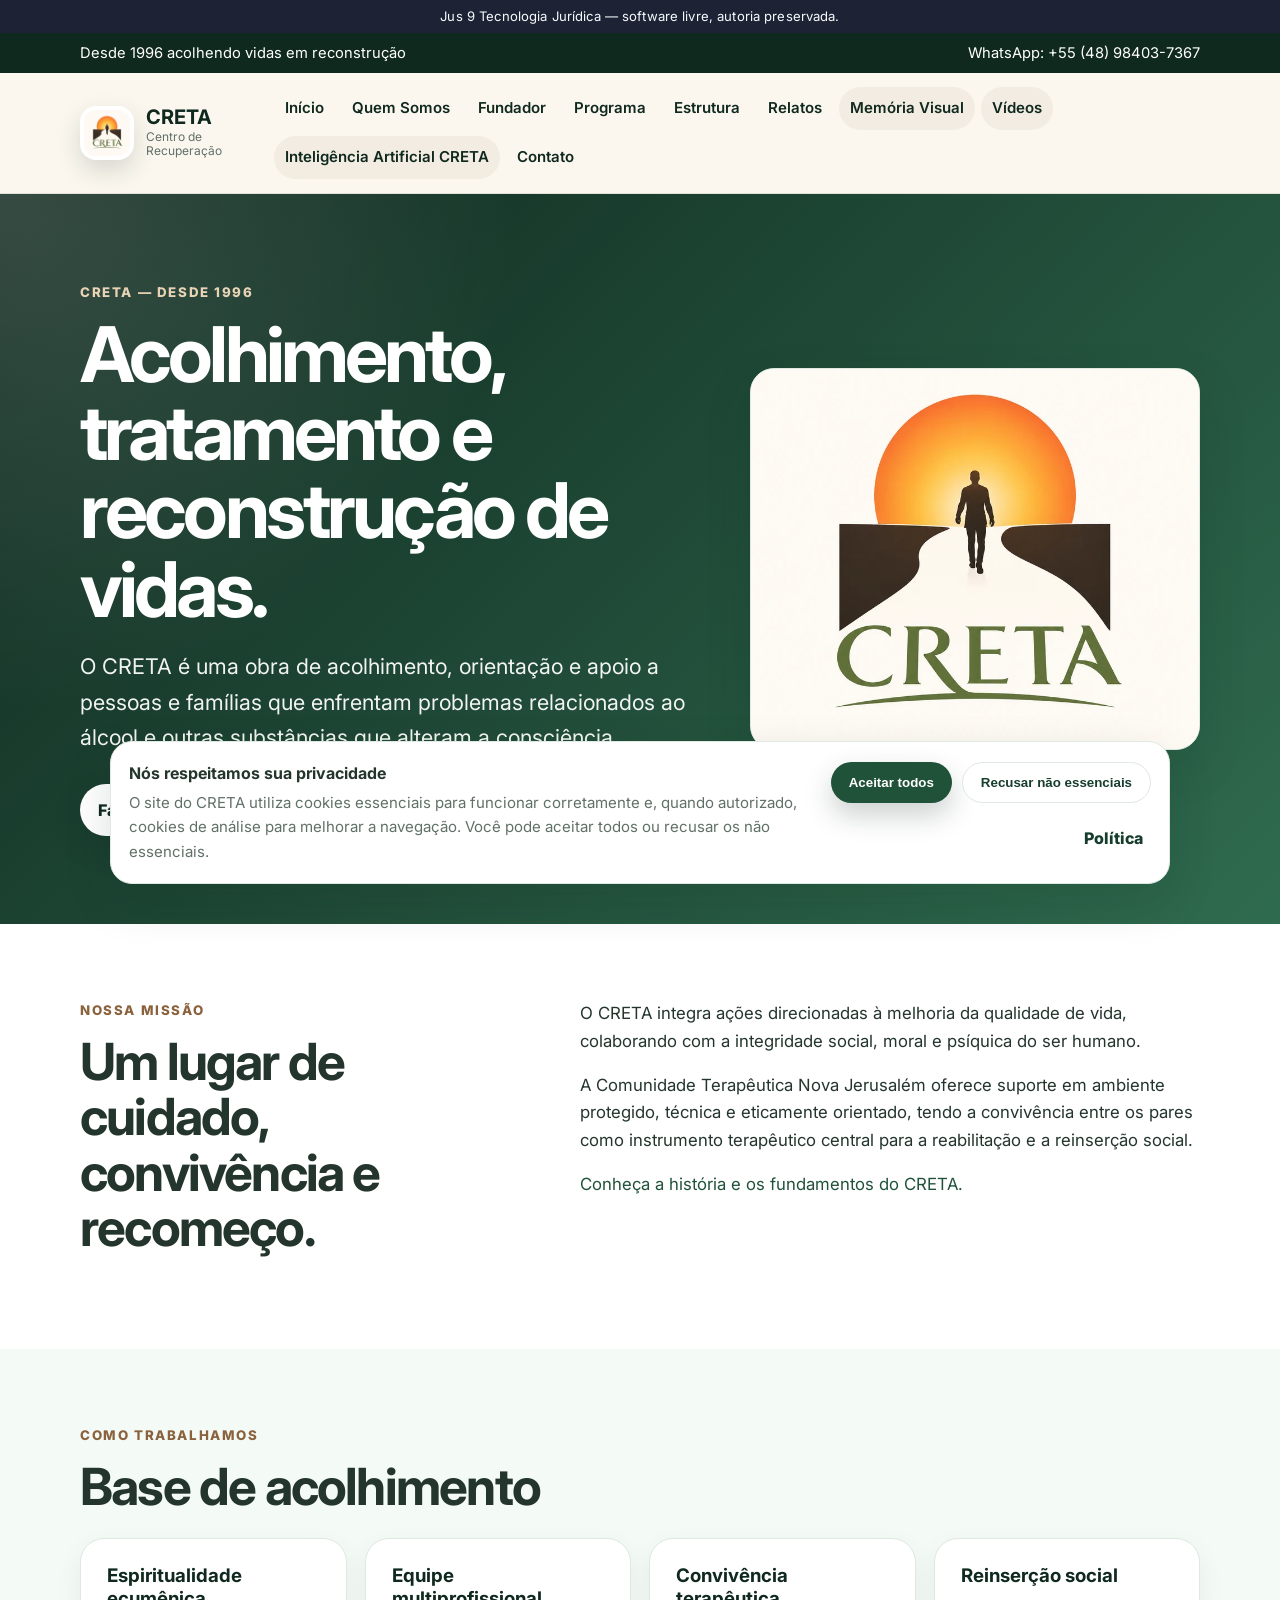
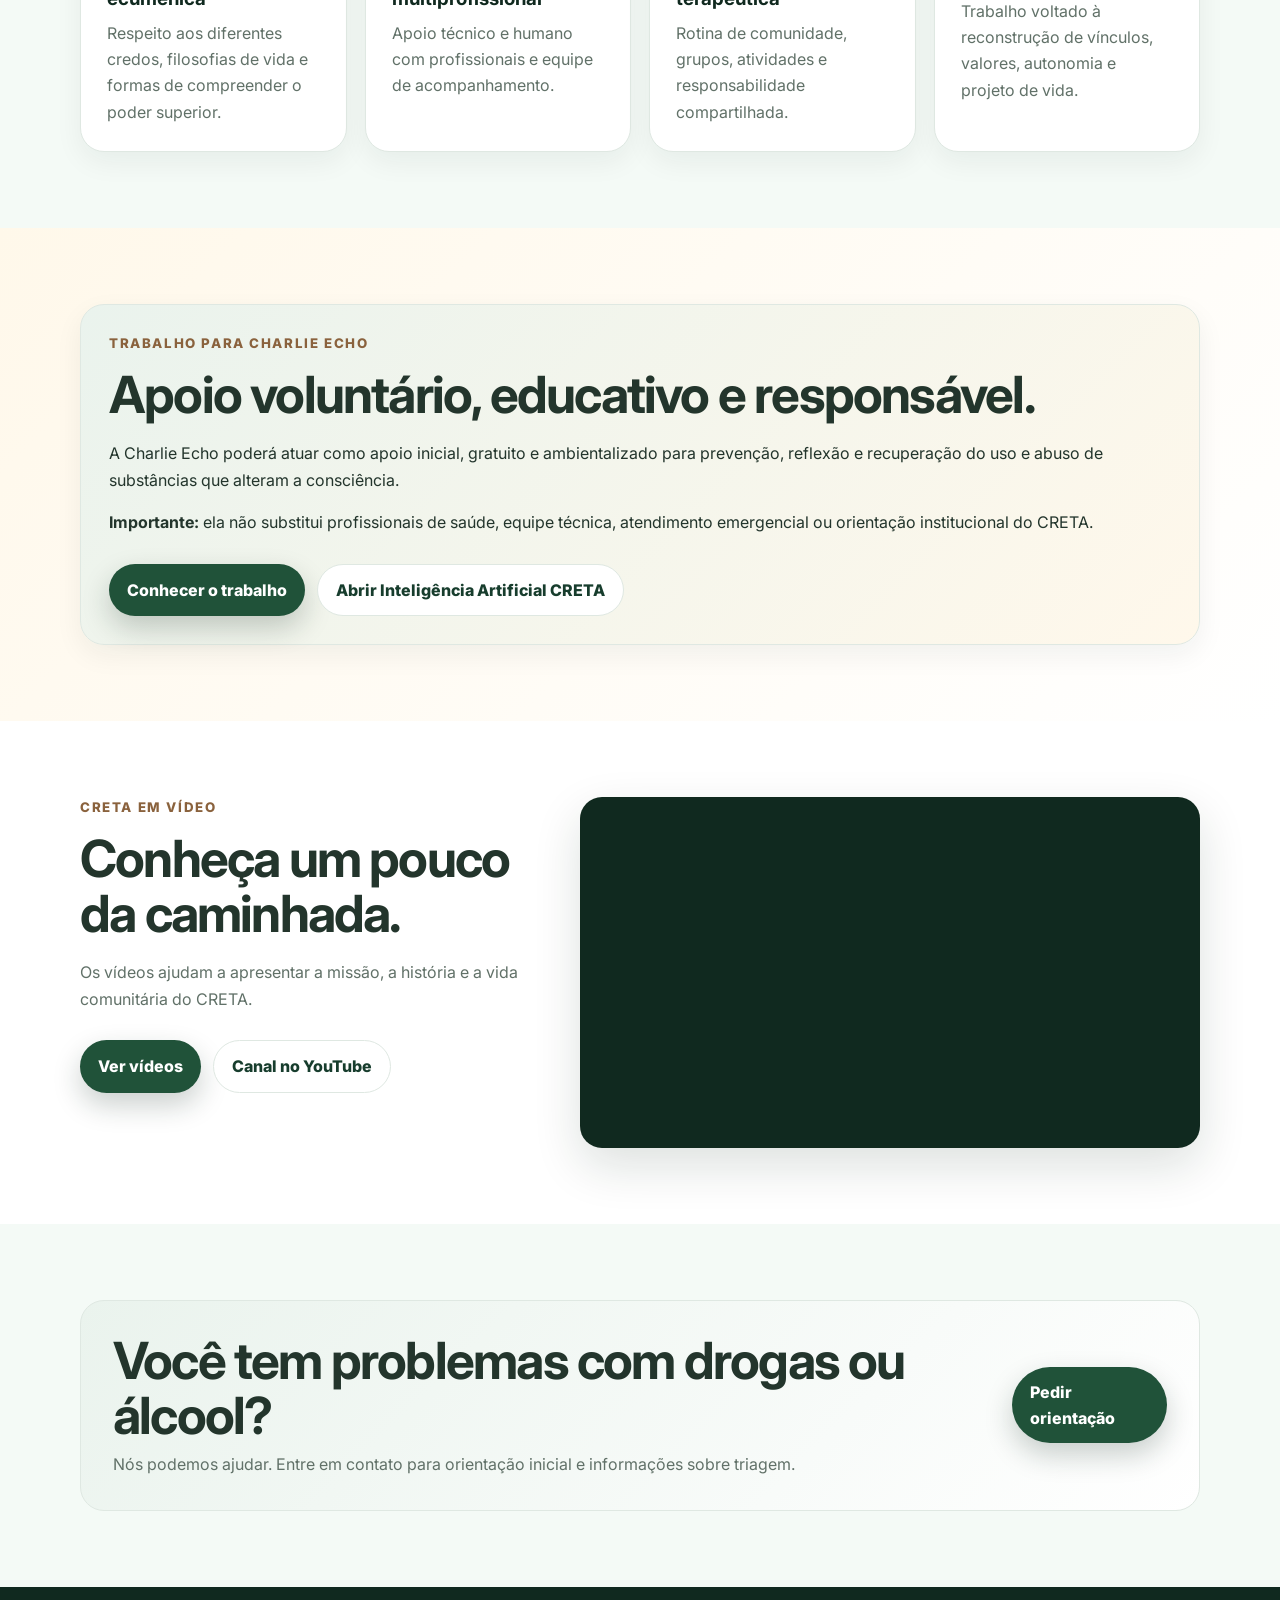
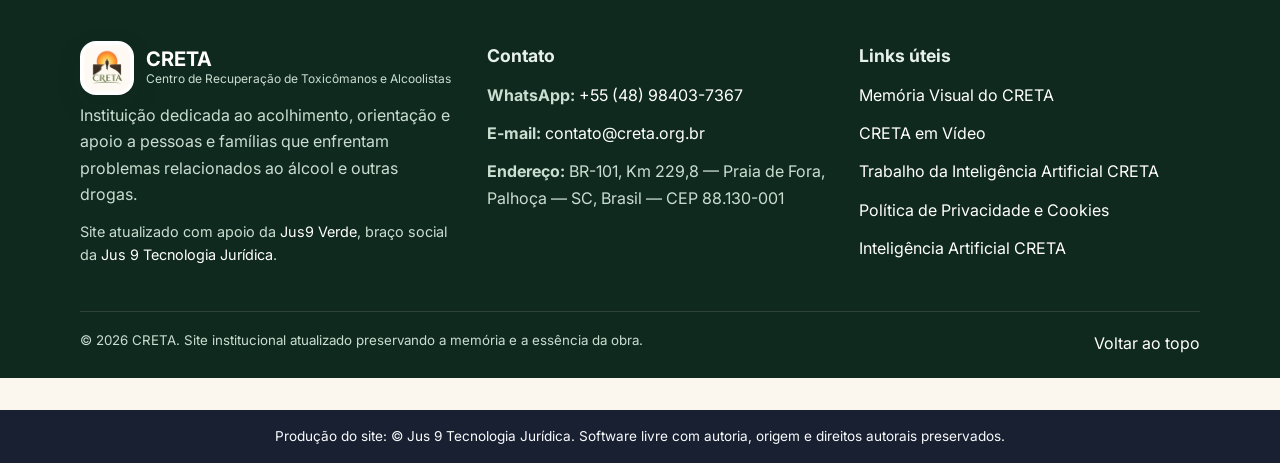
==== commit 8ae4ac97: "COMMIT_<nome-do-repertorio>.md Summary: Atualiza <repertório> com assinaturas, links e governança Ch" ====
--- a/index.html
+++ b/index.html
@@ -1 +1,171 @@
-<!doctype html><html lang="pt-BR"><head><meta charset="utf-8"><meta name="viewport" content="width=device-width,initial-scale=1"><title>CRETA</title><link rel="stylesheet" href="assets/css/styles.css"></head><body><div class="assinatura">© Jus 9 Tecnologia Jurídica — software livre, autoria preservada.</div><header class="header"><nav class="nav"><div class="logo">JUS <span>9</span></div><div class="links"><a href="index.html">Início</a><a href="#mvp">MVP</a><a href="#governanca">Governança</a><a href="#equipe">Equipe</a><a href="#contato">Contato</a></div></nav></header><main class="page"><section class="hero"><div><div class="kicker">Startup legaltech • MVP em desenvolvimento</div><h1>O futuro do Direito começa com uma arquitetura de confiança.</h1><p class="lead">A Jus 9 integra Direito, tecnologia, IA, governança, segurança, documentação e autoria preservada.</p><p>A Jus 9 nasce no presente com os olhos voltados para os próximos mil anos.</p><a class="btn" href="#mvp">Acompanhe o MVP</a></div><div class="card"><h2>CRETA</h2><p>Repertório atualizado no padrão visual e de governança da Jus 9.</p></div></section></main><footer class="footer">© Jus 9 Tecnologia Jurídica — software livre, autoria preservada.</footer></body></html>
+<!--
+Jus 9 Tecnologia Jurídica
+Repositório: Creta
+Software livre com autoria preservada.
+Direitos autorais reservados para Jus 9 Tecnologia Jurídica.
+Produção do site: © Jus 9 Tecnologia Jurídica. Direitos autorais da produção reservados.
+A licença livre não remove autoria, origem, assinatura institucional nem direitos autorais.
+Referência oficial: https://www.creta.org.br/
+E-mail de contato: clovis@jus9tecnologia.com.br
+DNA de referência de Charlie Echo da Costa: charlieecho-jus9-tecnologia-juridica
+-->
+
+<!doctype html>
+<html lang="pt-BR">
+<head>
+  <meta charset="utf-8" />
+  <meta name="viewport" content="width=device-width, initial-scale=1" />
+  <title>CRETA — Centro de Recuperação de Toxicômanos e Alcoolistas</title>
+  <meta name="description" content="Site institucional do CRETA, com informações de acolhimento, programa terapêutico, estrutura, memória visual, vídeos e contato." />
+  <link rel="icon" href="assets/img/favicon.ico" sizes="any">
+  <link rel="icon" type="image/png" href="assets/img/favicon.png">
+  <meta property="og:title" content="CRETA — Centro de Recuperação de Toxicômanos e Alcoolistas" />
+  <meta property="og:description" content="Site institucional do CRETA, com informações de acolhimento, programa terapêutico, estrutura, memória visual, vídeos e contato." />
+  <meta property="og:image" content="assets/img/logo-creta-novo.png" />
+  <link rel="preconnect" href="https://fonts.googleapis.com">
+  <link rel="preconnect" href="https://fonts.gstatic.com" crossorigin>
+  <link href="https://fonts.googleapis.com/css2?family=Inter:wght@400;500;600;700;800&display=swap" rel="stylesheet">
+  <link rel="stylesheet" href="assets/css/styles.css" />
+</head>
+<body>
+<div class="jus9-autoria-topo" role="note" aria-label="Autoria e licença da produção do site" style="font-size: 0.82rem; line-height: 1.4; text-align: center; padding: 0.45rem 0.75rem; background: rgba(15, 23, 42, 0.94); color: #f8fafc; letter-spacing: 0.01em;">Jus 9 Tecnologia Jurídica — software livre, autoria preservada.</div>
+
+  <a class="skip-link" href="#conteudo">Pular para o conteúdo</a>
+  <header class="site-header" id="topo">
+    <div class="topbar">
+      <div class="container topbar__inner">
+        <span>Desde 1996 acolhendo vidas em reconstrução</span>
+        <a href="https://wa.me/5548984037367" target="_blank" rel="noopener">WhatsApp: +55 (48) 98403-7367</a>
+      </div>
+    </div>
+    <nav class="navbar" aria-label="Navegação principal">
+      <div class="container navbar__inner">
+        <a class="brand" href="index.html" aria-label="Página inicial do CRETA">
+          <img class="brand__logo" src="assets/img/logo-creta-novo.webp" alt="Logo CRETA">
+          <span><strong>CRETA</strong><small>Centro de Recuperação</small></span>
+        </a>
+        <button class="menu-toggle" type="button" aria-expanded="false" aria-controls="menu-principal">Menu</button>
+        <div class="navlinks" id="menu-principal"><a class="" href="index.html">Início</a><a class="" href="quem-somos.html">Quem Somos</a><a class="" href="fundador.html">Fundador</a><a class="" href="nosso-programa.html">Programa</a><a class="" href="nossa-estrutura.html">Estrutura</a><a class="" href="breves-relatos.html">Relatos</a><a class="" href="memoria-visual.html">Memória Visual</a><a class="" href="creta-em-video.html">Vídeos</a><a class="" href="trabalho-charlieecho.html">Inteligência Artificial CRETA</a><a class="" href="contato.html">Contato</a></div>
+      </div>
+    </nav>
+  </header>
+  <main id="conteudo">
+
+    <section class="hero section--green">
+      <div class="container hero__grid">
+        <div class="hero__text">
+          <p class="eyebrow">CRETA — desde 1996</p>
+          <h1>Acolhimento, tratamento e reconstrução de vidas.</h1>
+          <p class="lead">O CRETA é uma obra de acolhimento, orientação e apoio a pessoas e famílias que enfrentam problemas relacionados ao álcool e outras substâncias que alteram a consciência.</p>
+          <div class="actions">
+            <a class="btn btn--primary" href="https://wa.me/5548984037367" target="_blank" rel="noopener">Falar no WhatsApp</a>
+            <a class="btn btn--secondary" href="nosso-programa.html">Conhecer o programa</a>
+          </div>
+        </div>
+        <div class="media-real media-real--hero"><img src="assets/img/logo-creta-novo.webp" alt="Novo logo do CRETA, com caminho, sol e pessoa caminhando para o recomeço"></div>
+      </div>
+    </section>
+
+    <section class="section">
+      <div class="container split">
+        <div>
+          <p class="eyebrow">Nossa missão</p>
+          <h2>Um lugar de cuidado, convivência e recomeço.</h2>
+        </div>
+        <div class="prose">
+          <p>O CRETA integra ações direcionadas à melhoria da qualidade de vida, colaborando com a integridade social, moral e psíquica do ser humano.</p>
+          <p>A Comunidade Terapêutica Nova Jerusalém oferece suporte em ambiente protegido, técnica e eticamente orientado, tendo a convivência entre os pares como instrumento terapêutico central para a reabilitação e a reinserção social.</p>
+          <p><a href="quem-somos.html">Conheça a história e os fundamentos do CRETA.</a></p>
+        </div>
+      </div>
+    </section>
+
+    <section class="section section--soft">
+      <div class="container">
+        <p class="eyebrow">Como trabalhamos</p>
+        <h2>Base de acolhimento</h2>
+        <div class="cards cards--four">
+          <article class="card"><h3>Espiritualidade ecumênica</h3><p>Respeito aos diferentes credos, filosofias de vida e formas de compreender o poder superior.</p></article>
+          <article class="card"><h3>Equipe multiprofissional</h3><p>Apoio técnico e humano com profissionais e equipe de acompanhamento.</p></article>
+          <article class="card"><h3>Convivência terapêutica</h3><p>Rotina de comunidade, grupos, atividades e responsabilidade compartilhada.</p></article>
+          <article class="card"><h3>Reinserção social</h3><p>Trabalho voltado à reconstrução de vínculos, valores, autonomia e projeto de vida.</p></article>
+        </div>
+      </div>
+    </section>
+
+    <section class="section section--amber">
+      <div class="container callout-charlie">
+        <p class="eyebrow">Trabalho para Charlie Echo</p>
+        <h2>Apoio voluntário, educativo e responsável.</h2>
+        <p>A Charlie Echo poderá atuar como apoio inicial, gratuito e ambientalizado para prevenção, reflexão e recuperação do uso e abuso de substâncias que alteram a consciência.</p>
+        <p><strong>Importante:</strong> ela não substitui profissionais de saúde, equipe técnica, atendimento emergencial ou orientação institucional do CRETA.</p>
+        <div class="actions"><a class="btn btn--primary" href="trabalho-charlieecho.html">Conhecer o trabalho</a><a class="btn btn--secondary" href="https://charlieecho.jus9tecnologia.com.br" target="_blank" rel="noopener">Abrir Inteligência Artificial CRETA</a></div>
+      </div>
+    </section>
+
+    <section class="section">
+      <div class="container split">
+        <div>
+          <p class="eyebrow">CRETA em vídeo</p>
+          <h2>Conheça um pouco da caminhada.</h2>
+          <p class="muted">Os vídeos ajudam a apresentar a missão, a história e a vida comunitária do CRETA.</p>
+          <div class="actions"><a class="btn btn--primary" href="creta-em-video.html">Ver vídeos</a><a class="btn btn--secondary" href="https://www.youtube.com/@CRETAIX" target="_blank" rel="noopener">Canal no YouTube</a></div>
+        </div>
+        <div class="video-wrapper"><iframe src="https://www.youtube.com/embed/VY7sgq3Zv5I" title="Bem-vindo ao canal do CRETA IX - Nova Jerusalém" allow="accelerometer; autoplay; clipboard-write; encrypted-media; gyroscope; picture-in-picture; web-share" allowfullscreen loading="lazy"></iframe></div>
+      </div>
+    </section>
+
+    <section class="section section--soft">
+      <div class="container highlight">
+        <div><h2>Você tem problemas com drogas ou álcool?</h2><p>Nós podemos ajudar. Entre em contato para orientação inicial e informações sobre triagem.</p></div>
+        <a class="btn btn--primary" href="contato.html">Pedir orientação</a>
+      </div>
+    </section>
+
+  </main>
+  <footer class="site-footer">
+    <div class="container footer-grid">
+      <div>
+        <a class="brand brand--footer" href="index.html"><img class="brand__logo" src="assets/img/logo-creta-novo.webp" alt="Logo CRETA"><span><strong>CRETA</strong><small>Centro de Recuperação de Toxicômanos e Alcoolistas</small></span></a>
+        <p>Instituição dedicada ao acolhimento, orientação e apoio a pessoas e famílias que enfrentam problemas relacionados ao álcool e outras drogas.</p>
+        <p class="footer-note">Site atualizado com apoio da <a href="https://jus9verde.jus9tecnologia.com.br" target="_blank" rel="noopener">Jus9 Verde</a>, braço social da <a href="https://www.jus9tecnologia.com.br" target="_blank" rel="noopener">Jus 9 Tecnologia Jurídica</a>.</p>
+      </div>
+      <div>
+        <h2>Contato</h2>
+        <p><strong>WhatsApp:</strong> <a href="https://wa.me/5548984037367" target="_blank" rel="noopener">+55 (48) 98403-7367</a></p>
+        <p><strong>E-mail:</strong> <a href="mailto:contato@creta.org.br">contato@creta.org.br</a></p>
+        <p><strong>Endereço:</strong> BR-101, Km 229,8 — Praia de Fora, Palhoça — SC, Brasil — CEP 88.130-001</p>
+      </div>
+      <div>
+        <h2>Links úteis</h2>
+        <p><a href="memoria-visual.html">Memória Visual do CRETA</a></p>
+        <p><a href="creta-em-video.html">CRETA em Vídeo</a></p>
+        <p><a href="trabalho-charlieecho.html">Trabalho da Inteligência Artificial CRETA</a></p>
+        <p><a href="politica-de-privacidade-e-cookies.html">Política de Privacidade e Cookies</a></p>
+        <p><a href="https://charlieecho.jus9tecnologia.com.br" target="_blank" rel="noopener">Inteligência Artificial CRETA</a></p>
+      </div>
+    </div>
+    <div class="container footer-bottom">
+      <small>© 2026 CRETA. Site institucional atualizado preservando a memória e a essência da obra.</small>
+      <a href="#topo">Voltar ao topo</a>
+    </div>
+  </footer>
+  <div id="creta-cookie-banner" class="cookie-banner" role="dialog" aria-live="polite" aria-label="Aviso de cookies" hidden>
+    <div class="cookie-banner__content">
+      <div>
+        <strong>Nós respeitamos sua privacidade</strong>
+        <p>O site do CRETA utiliza cookies essenciais para funcionar corretamente e, quando autorizado, cookies de análise para melhorar a navegação. Você pode aceitar todos ou recusar os não essenciais.</p>
+      </div>
+      <div class="cookie-banner__actions">
+        <button type="button" id="creta-cookie-accept" class="btn btn--primary">Aceitar todos</button>
+        <button type="button" id="creta-cookie-reject" class="btn btn--ghost">Recusar não essenciais</button>
+        <a class="btn btn--link" href="politica-de-privacidade-e-cookies.html">Política</a>
+      </div>
+    </div>
+  </div>
+  <script src="assets/js/main.js"></script>
+  <script src="assets/js/cookies.js"></script>
+
+<footer class="jus9-autoria-rodape" role="contentinfo" aria-label="Direitos autorais e origem da produção do site" style="font-size: 0.85rem; line-height: 1.5; text-align: center; padding: 1rem 0.75rem; margin-top: 2rem; background: rgba(15, 23, 42, 0.96); color: #f8fafc;">Produção do site: © Jus 9 Tecnologia Jurídica. Software livre com autoria, origem e direitos autorais preservados.</footer>
+</body>
+</html>
--- a/assets/css/styles.css
+++ b/assets/css/styles.css
@@ -1,8 +1,21 @@
-/* © Jus 9 Tecnologia Jurídica — software livre, autoria preservada. */
-:root{--bg:#050d18;--card:#0d1c2e;--text:#f5f7fb;--muted:#bcc7d6;--gold:#d7a84f;--line:rgba(215,168,79,.35)}
-*{box-sizing:border-box}body{margin:0;font-family:Inter,system-ui,Segoe UI,Arial,sans-serif;background:radial-gradient(circle at 70% 0,rgba(215,168,79,.12),transparent 34rem),linear-gradient(180deg,#050d18,#07182b);color:var(--text);line-height:1.6}
-a{color:#f2d17a;text-decoration:none}.assinatura{font-size:11px;text-align:center;background:#111827;color:#d9d0b7;padding:4px}
-.header{background:rgba(5,13,24,.95);border-bottom:1px solid var(--line);position:sticky;top:0}.nav{max-width:1240px;margin:auto;padding:18px 24px;display:flex;justify-content:space-between;gap:20px;align-items:center}.logo{font-weight:900;font-size:26px}.logo span{color:var(--gold)}.links{display:flex;gap:20px;flex-wrap:wrap}.links a{color:#fff;font-weight:700}
-.page{max-width:1240px;margin:auto;padding:58px 24px}.hero{display:grid;grid-template-columns:1.1fr .9fr;gap:34px;align-items:center}.kicker{color:#f2d17a;font-weight:900;letter-spacing:.18em;text-transform:uppercase;font-size:12px}h1{font-size:clamp(44px,6vw,76px);line-height:1.02;margin:.2em 0}h2{font-size:clamp(30px,4vw,48px);line-height:1.08}.lead{font-size:20px;color:#d7e1ed}p{color:var(--muted)}
-.card{background:linear-gradient(180deg,rgba(16,31,51,.94),rgba(9,22,38,.96));border:1px solid var(--line);border-radius:22px;padding:24px;box-shadow:0 22px 60px rgba(0,0,0,.22)}.grid{display:grid;grid-template-columns:repeat(auto-fit,minmax(230px,1fr));gap:18px;margin-top:28px}.btn{display:inline-block;border:1px solid var(--line);border-radius:12px;padding:10px 16px;background:linear-gradient(135deg,#f2d17a,#d7a84f);color:#08111f;font-weight:900}.ghost{background:transparent;color:#fff}.media{width:100%;border-radius:18px;border:1px solid var(--line)}.avatar{width:170px;height:170px;border-radius:50%;object-fit:cover;border:2px solid var(--line)}.footer{border-top:1px solid var(--line);text-align:center;padding:28px;background:#06111f;color:var(--muted)}
-textarea{width:100%;min-height:150px;border-radius:16px;background:#0b1b2e;color:#fff;border:1px solid var(--line);padding:18px;font-size:16px}@media(max-width:800px){.hero{grid-template-columns:1fr}.links{display:none}}
+/**
+ * Jus 9 Tecnologia Jurídica
+ * Repositório: Creta
+ * Software livre com autoria preservada.
+ * Direitos autorais reservados para Jus 9 Tecnologia Jurídica.
+Produção do site: © Jus 9 Tecnologia Jurídica. Direitos autorais da produção reservados.
+ * A licença livre não remove autoria, origem, assinatura institucional nem direitos autorais.
+ * Referência oficial: https://www.creta.org.br/
+ * E-mail de contato: clovis@jus9tecnologia.com.br
+ * DNA de referência de Charlie Echo da Costa: charlieecho-jus9-tecnologia-juridica
+ */
+
+
+:root{--green-950:#10291f;--green-900:#173d2d;--green-800:#205239;--green-700:#2f6b4f;--green-100:#eaf3ed;--green-50:#f4faf6;--earth:#8a623d;--cream:#fbf7ef;--text:#23352c;--muted:#617168;--white:#fff;--border:#dfe8e2;--shadow:0 18px 48px rgba(16,41,31,.14);--radius:24px}*{box-sizing:border-box}html{scroll-behavior:smooth}body{margin:0;font-family:Inter,Arial,Helvetica,sans-serif;line-height:1.65;color:var(--text);background:var(--cream)}a{color:var(--green-800);text-decoration:none}a:hover{text-decoration:underline}img{max-width:100%;height:auto}.container{width:min(1120px,calc(100% - 32px));margin-inline:auto}.skip-link{position:absolute;left:-999px;top:8px;background:#fff;padding:10px;z-index:1000}.skip-link:focus{left:8px}.topbar{background:var(--green-950);color:#fff;font-size:.92rem}.topbar__inner{display:flex;justify-content:space-between;gap:16px;padding:8px 0}.topbar a{color:#fff}.navbar{position:sticky;top:0;z-index:20;background:rgba(251,247,239,.94);backdrop-filter:blur(12px);border-bottom:1px solid rgba(16,41,31,.1)}.navbar__inner{display:flex;align-items:center;justify-content:space-between;gap:24px;padding:14px 0}.brand{display:inline-flex;align-items:center;gap:12px;color:var(--green-950);text-decoration:none}.brand:hover{text-decoration:none}.brand__mark{display:grid;place-items:center;width:44px;height:44px;border-radius:16px;background:linear-gradient(135deg,var(--green-800),var(--earth));color:#fff;font-weight:800;font-size:1.4rem;box-shadow:0 10px 24px rgba(16,41,31,.22)}.brand strong{display:block;font-size:1.25rem;line-height:1}.brand small{display:block;font-size:.75rem;color:var(--muted);line-height:1.2;margin-top:3px}.navlinks{display:flex;align-items:center;gap:6px;flex-wrap:wrap}.navlinks a{padding:9px 11px;border-radius:999px;color:var(--green-950);font-weight:600;font-size:.94rem}.navlinks a:hover,.navlinks a.is-active{background:var(--green-100);text-decoration:none}.menu-toggle{display:none;border:1px solid var(--border);border-radius:999px;background:#fff;padding:9px 14px;font-weight:700;color:var(--green-950)}.section{padding:76px 0;background:#fff}.section--green{background:radial-gradient(circle at top left,rgba(255,255,255,.16),transparent 35%),linear-gradient(135deg,var(--green-950),var(--green-700));color:#fff}.section--soft{background:var(--green-50)}.hero{padding:88px 0}.hero__grid{display:grid;grid-template-columns:minmax(0,1fr) minmax(300px,450px);gap:42px;align-items:center}.hero h1,.page-hero h1{font-size:clamp(2.5rem,6vw,5.1rem);line-height:1.02;margin:0 0 20px;letter-spacing:-.05em}.hero .lead,.page-hero .lead{font-size:clamp(1.1rem,2vw,1.35rem);max-width:760px;margin:0;color:inherit;opacity:.94}.eyebrow{margin:0 0 12px;font-size:.83rem;letter-spacing:.12em;text-transform:uppercase;font-weight:800;color:var(--earth)}.section--green .eyebrow{color:#e8d4b5}.actions{display:flex;gap:12px;flex-wrap:wrap;margin-top:28px}.btn{display:inline-flex;align-items:center;justify-content:center;border:0;border-radius:999px;padding:12px 18px;font-weight:800;cursor:pointer;transition:.2s ease;text-decoration:none}.btn:hover{transform:translateY(-1px);text-decoration:none}.btn--primary{background:var(--green-800);color:#fff;box-shadow:0 12px 28px rgba(16,41,31,.22)}.section--green .btn--primary{background:#fff;color:var(--green-950)}.btn--secondary{background:rgba(255,255,255,.13);color:inherit;border:1px solid rgba(255,255,255,.28)}.section:not(.section--green) .btn--secondary{background:#fff;color:var(--green-900);border:1px solid var(--border)}.btn--ghost{background:#fff;color:var(--green-900);border:1px solid var(--border)}.btn--link{background:transparent;color:var(--green-900);padding-left:8px;padding-right:8px}.hero-card,.media-placeholder{min-height:330px;border-radius:var(--radius);display:grid;place-items:center;text-align:center;padding:28px;border:1px solid rgba(255,255,255,.24);background:linear-gradient(135deg,rgba(255,255,255,.22),rgba(255,255,255,.06));box-shadow:var(--shadow);color:inherit}.media-placeholder{background:linear-gradient(135deg,var(--green-100),#fff);color:var(--green-900);border:1px dashed #b8cbbf}.media-placeholder span{font-weight:900;font-size:1.35rem}.media-placeholder small{display:block;color:var(--muted);margin-top:8px}.tall{min-height:420px}.page-hero{padding:76px 0;background:radial-gradient(circle at top left,rgba(255,255,255,.18),transparent 34%),linear-gradient(135deg,var(--green-950),var(--green-700));color:#fff}.page-hero .eyebrow{color:#e8d4b5}.split{display:grid;grid-template-columns:minmax(0,.85fr) minmax(0,1.15fr);gap:42px;align-items:start}.section h2{font-size:clamp(2rem,4vw,3.2rem);line-height:1.08;margin:0 0 18px;letter-spacing:-.035em}.prose{font-size:1.05rem}.prose p{margin:0 0 16px}.muted{color:var(--muted)}.cards{display:grid;gap:18px;margin-top:24px}.cards--three{grid-template-columns:repeat(3,1fr)}.cards--four{grid-template-columns:repeat(4,1fr)}.cards--five{grid-template-columns:repeat(5,1fr)}.card,.article-card,.contact-card,.contact-form,.policy{background:#fff;border:1px solid var(--border);border-radius:var(--radius);padding:26px;box-shadow:0 10px 28px rgba(16,41,31,.06)}.card h3,.article-card h2{margin:0 0 10px;color:var(--green-950);line-height:1.18}.card p,.article-card p{margin:0;color:var(--muted)}.highlight{display:flex;justify-content:space-between;align-items:center;gap:24px;border-radius:var(--radius);background:linear-gradient(135deg,var(--green-100),#fff);border:1px solid var(--border);padding:32px}.highlight h2{margin:0 0 8px}.highlight p{margin:0;color:var(--muted)}.timeline{display:grid;gap:18px}.timeline article{position:relative;background:#fff;border-left:5px solid var(--green-700);border-radius:18px;padding:22px;box-shadow:0 10px 28px rgba(16,41,31,.06)}.timeline span{font-weight:900;color:var(--earth);text-transform:uppercase;font-size:.8rem;letter-spacing:.08em}.timeline h3{margin:6px 0}.timeline p{margin:0;color:var(--muted)}.feature-list{display:grid;grid-template-columns:repeat(4,1fr);gap:12px;margin-top:24px}.feature-list p{margin:0;padding:14px 16px;border-radius:999px;background:var(--green-50);border:1px solid var(--border);font-weight:700}.notice{border-left:4px solid var(--earth);background:#fff8eb;padding:16px 18px;border-radius:14px;color:#4c3926}.gallery{display:grid;grid-template-columns:repeat(4,1fr);gap:18px}.gallery .media-placeholder{min-height:240px}.article-grid{display:grid;grid-template-columns:repeat(3,1fr);gap:18px}.faq{display:grid;gap:12px}.faq details{background:#fff;border:1px solid var(--border);border-radius:18px;padding:18px 20px;box-shadow:0 8px 22px rgba(16,41,31,.05)}.faq summary{cursor:pointer;font-weight:800;color:var(--green-950)}.faq p{margin:12px 0 0;color:var(--muted)}.contact-grid{display:grid;grid-template-columns:.9fr 1.1fr;gap:24px}.contact-card p{margin:0 0 18px}.contact-form label{display:grid;gap:6px;margin:0 0 14px;font-weight:700}.contact-form input,.contact-form textarea{width:100%;border:1px solid var(--border);border-radius:14px;padding:12px 14px;font:inherit;color:var(--text);background:#fff}.pill{display:inline-flex;margin-top:18px;padding:8px 12px;border:1px solid rgba(255,255,255,.3);border-radius:999px;background:rgba(255,255,255,.1)}.policy h2{font-size:1.55rem;margin-top:28px}.policy h2:first-child{margin-top:0}.site-footer{background:var(--green-950);color:#e7f1eb;padding:54px 0 22px}.site-footer a{color:#fff}.footer-grid{display:grid;grid-template-columns:1.1fr 1fr .7fr;gap:32px}.brand--footer{color:#fff}.brand--footer small{color:#c9ded1}.footer-grid h2{font-size:1.1rem;margin:0 0 12px}.footer-grid p{color:#c9ded1;margin:0 0 12px}.footer-bottom{display:flex;justify-content:space-between;gap:16px;border-top:1px solid rgba(255,255,255,.12);margin-top:32px;padding-top:18px;color:#c9ded1}.cookie-banner{position:fixed;left:16px;right:16px;bottom:16px;z-index:50}.cookie-banner__content{width:min(1060px,100%);margin:auto;background:#fff;border:1px solid var(--border);border-radius:22px;box-shadow:var(--shadow);padding:18px;display:flex;gap:18px;align-items:center;justify-content:space-between}.cookie-banner p{margin:4px 0 0;color:var(--muted);font-size:.94rem}.cookie-banner__actions{display:flex;gap:10px;flex-wrap:wrap;justify-content:flex-end;min-width:330px}
+.cards--two{grid-template-columns:repeat(2,1fr)}.card--wide p{margin:0 0 12px;color:var(--muted)}.soft-list{margin:10px 0 0;padding-left:20px;color:var(--muted)}.soft-list li{margin:8px 0}.form-status{margin-top:14px;padding:12px 14px;border-radius:14px;background:var(--green-50);border:1px solid var(--border);color:var(--green-900);font-weight:700}.form-status.is-error{background:#fff1f1;color:#8b1e1e;border-color:#f0caca}.hp-field{position:absolute;left:-9999px;opacity:0;height:0;width:0;overflow:hidden}
+@media(max-width:920px){.topbar__inner,.footer-bottom,.cookie-banner__content,.highlight{flex-direction:column;align-items:flex-start}.menu-toggle{display:inline-flex}.navlinks{display:none;position:absolute;left:16px;right:16px;top:76px;background:#fff;border:1px solid var(--border);border-radius:22px;padding:14px;box-shadow:var(--shadow);flex-direction:column;align-items:stretch}.navlinks.is-open{display:flex}.navlinks a{border-radius:14px}.hero__grid,.split,.contact-grid,.footer-grid{grid-template-columns:1fr}.cards--two,.cards--three,.cards--four,.cards--five,.gallery,.article-grid,.feature-list{grid-template-columns:1fr 1fr}.cookie-banner__actions{min-width:0}}@media(max-width:600px){.container{width:min(100% - 24px,1120px)}.hero,.section,.page-hero{padding:52px 0}.hero h1,.page-hero h1{font-size:2.35rem}.cards--two,.cards--three,.cards--four,.cards--five,.gallery,.article-grid,.feature-list{grid-template-columns:1fr}.cookie-banner{left:10px;right:10px;bottom:10px}.cookie-banner__actions{width:100%}.cookie-banner__actions .btn{width:100%}.brand small{display:none}}
+
+
+/* Atualização CRETA v2 — identidade visual, memória e vídeos */
+.brand__logo{width:54px;height:54px;border-radius:16px;object-fit:contain;background:#fff;box-shadow:0 10px 24px rgba(16,41,31,.16);padding:4px}.brand__mark{display:none}.brand--footer .brand__logo{background:#fff}.hero-logo{max-width:240px;margin:0 auto 18px;display:block}.image-card{overflow:hidden;padding:0}.image-card img{display:block;width:100%;height:100%;object-fit:cover;min-height:280px}.image-caption{padding:14px 16px;background:#fff;color:var(--muted);font-size:.92rem}.media-real{border-radius:var(--radius);overflow:hidden;box-shadow:var(--shadow);background:#fff;border:1px solid var(--border)}.media-real img{width:100%;display:block;object-fit:cover}.media-real--hero img{height:380px}.section--amber{background:linear-gradient(135deg,#fff8ea,#fff)}.quote-box{border-left:5px solid var(--earth);background:#fff8eb;border-radius:18px;padding:20px 22px;color:#4c3926}.mini-grid{display:grid;grid-template-columns:repeat(2,1fr);gap:18px}.logo-memory{display:grid;grid-template-columns:1fr 1fr;gap:24px;align-items:center}.logo-frame{background:#fff;border:1px solid var(--border);border-radius:var(--radius);padding:24px;box-shadow:0 10px 28px rgba(16,41,31,.06);text-align:center}.logo-frame img{max-height:310px;object-fit:contain}.video-wrapper{position:relative;width:100%;padding-top:56.25%;border-radius:22px;overflow:hidden;background:#10291f;box-shadow:var(--shadow);border:1px solid rgba(16,41,31,.12)}.video-wrapper iframe,.video-wrapper video{position:absolute;inset:0;width:100%;height:100%;border:0}.video-list{display:grid;gap:18px}.video-card{display:grid;grid-template-columns:minmax(0,1.1fr) minmax(260px,.9fr);gap:18px;align-items:center;background:#fff;border:1px solid var(--border);border-radius:var(--radius);padding:18px;box-shadow:0 10px 28px rgba(16,41,31,.06)}.callout-charlie{background:linear-gradient(135deg,#eaf3ed,#fff8eb);border:1px solid var(--border);border-radius:var(--radius);padding:28px;box-shadow:0 10px 28px rgba(16,41,31,.06)}.badge{display:inline-flex;align-items:center;gap:8px;padding:7px 11px;border-radius:999px;background:var(--green-100);color:var(--green-950);font-weight:800;font-size:.86rem}.map-embed{border:0;width:100%;height:390px;border-radius:22px;box-shadow:var(--shadow);background:#fff}.footer-note{margin-top:14px;font-size:.9rem;color:#c9ded1}.site-footer .footer-grid{grid-template-columns:1.1fr 1fr 1fr}.navlinks a[href="memoria-visual.html"],.navlinks a[href="creta-em-video.html"],.navlinks a[href="trabalho-charlieecho.html"]{background:rgba(138,98,61,.08)}
+@media(max-width:920px){.logo-memory,.video-card,.mini-grid{grid-template-columns:1fr}.media-real--hero img{height:auto}.site-footer .footer-grid{grid-template-columns:1fr}}
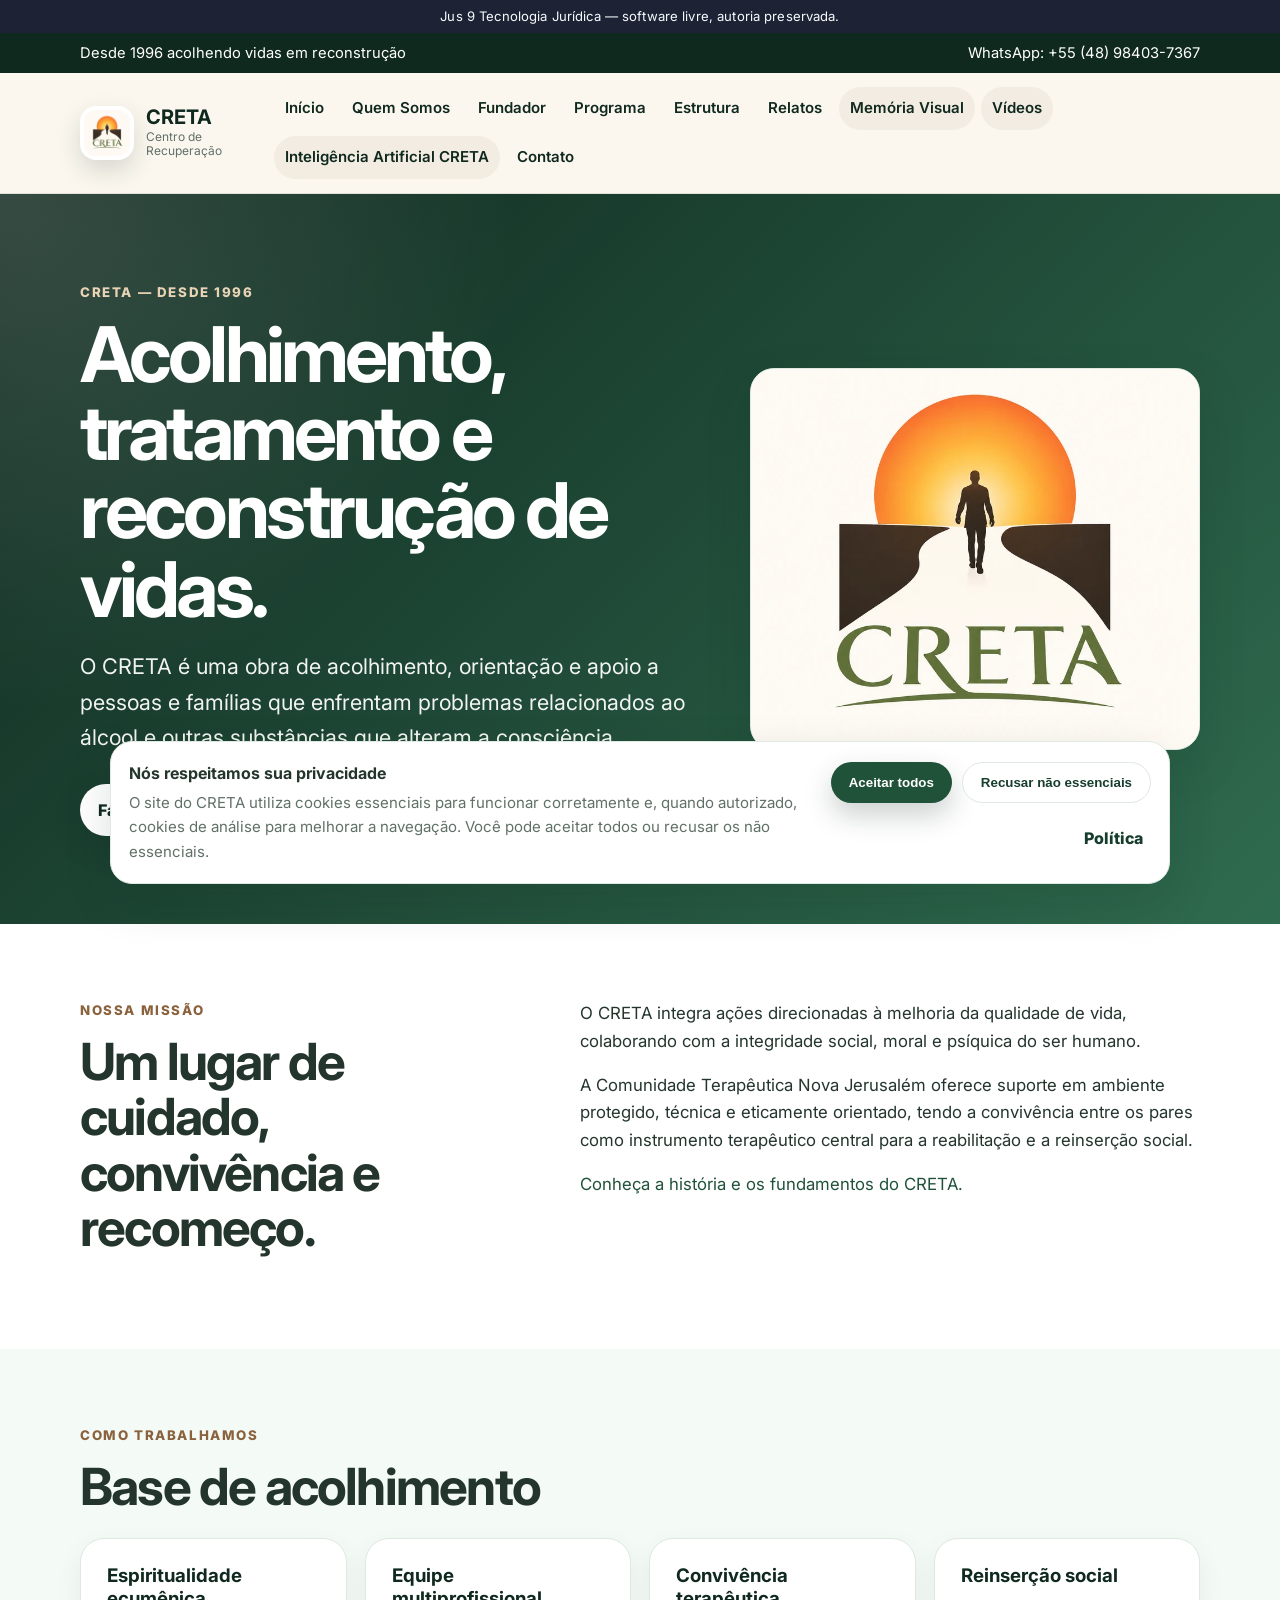
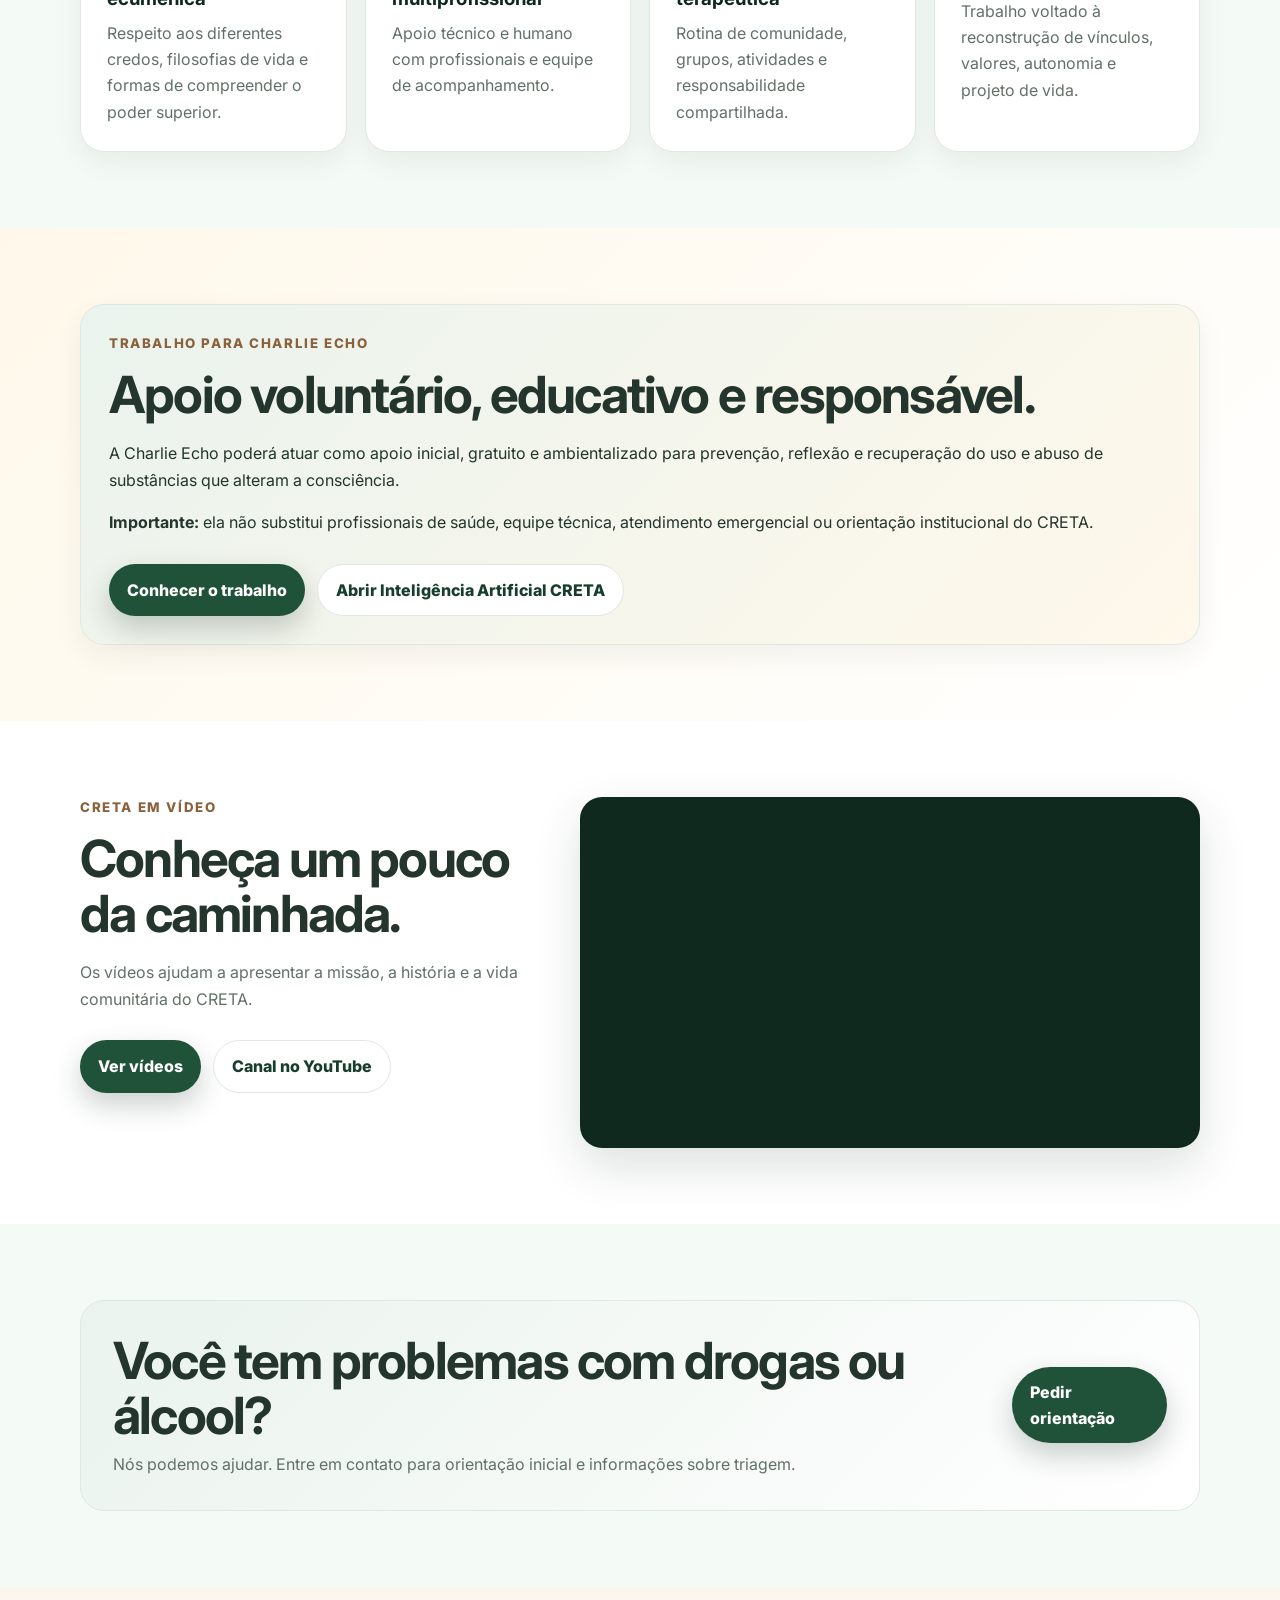
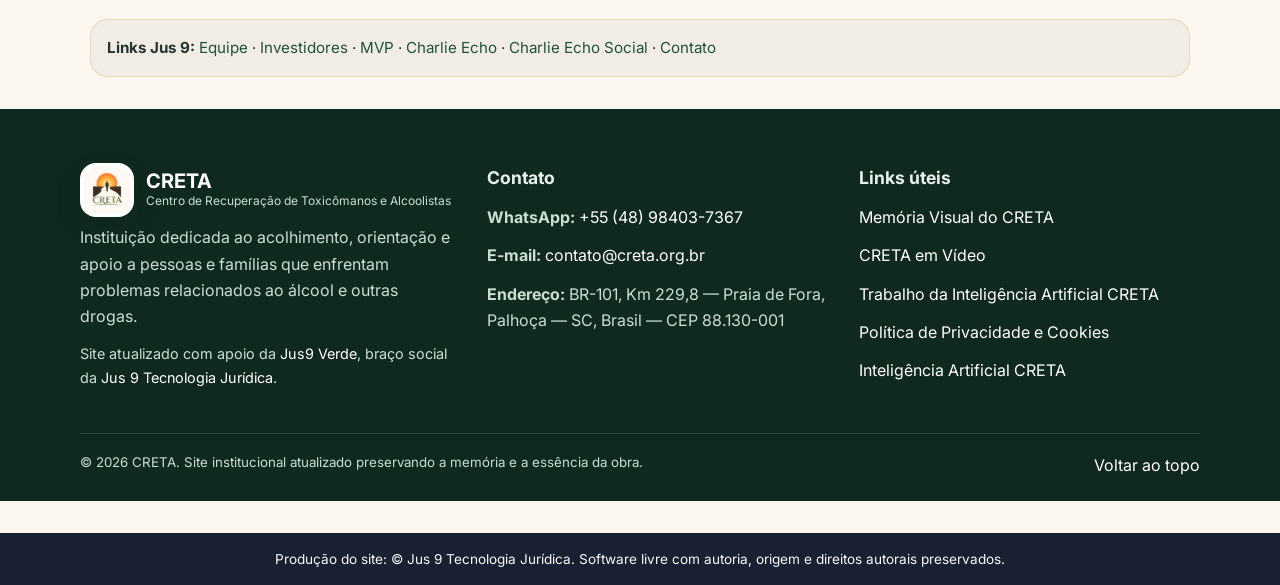
==== commit cc64e768: "Revisa links e botões dos 31 repertórios Jus 9 - aplica regra semântica de links públicos nos repert" ====
--- a/index.html
+++ b/index.html
@@ -99,7 +99,7 @@
         <h2>Apoio voluntário, educativo e responsável.</h2>
         <p>A Charlie Echo poderá atuar como apoio inicial, gratuito e ambientalizado para prevenção, reflexão e recuperação do uso e abuso de substâncias que alteram a consciência.</p>
         <p><strong>Importante:</strong> ela não substitui profissionais de saúde, equipe técnica, atendimento emergencial ou orientação institucional do CRETA.</p>
-        <div class="actions"><a class="btn btn--primary" href="trabalho-charlieecho.html">Conhecer o trabalho</a><a class="btn btn--secondary" href="https://charlieecho.jus9tecnologia.com.br" target="_blank" rel="noopener">Abrir Inteligência Artificial CRETA</a></div>
+        <div class="actions"><a class="btn btn--primary" href="trabalho-charlieecho.html">Conhecer o trabalho</a><a class="btn btn--secondary" href="https://jus9verde.jus9tecnologia.com.br/charlie-echo-social" target="_blank" rel="noopener">Abrir Inteligência Artificial CRETA</a></div>
       </div>
     </section>
 
@@ -122,7 +122,19 @@
       </div>
     </section>
 
-  </main>
+  
+
+<section class="links-semanticos-jus9-v1-5" aria-label="Links institucionais Jus 9" style="margin:2rem auto;max-width:1100px;padding:1rem;border:1px solid rgba(212,180,99,.35);border-radius:18px;background:rgba(15,23,42,.04);font-size:.95rem;line-height:1.6">
+  <strong>Links Jus 9:</strong>
+  <a href="https://www.jus9tecnologia.com.br/equipe/">Equipe</a> ·
+  <a href="https://investimentos.jus9tecnologia.com.br/">Investidores</a> ·
+  <a href="https://www.jus9tecnologia.com.br/mvp">MVP</a> ·
+  <a href="https://jus9verde.jus9tecnologia.com.br/charlie-echo-social">Charlie Echo</a> ·
+  <a href="https://jus9verde.jus9tecnologia.com.br/charlie-echo-social">Charlie Echo Social</a> ·
+  <a href="mailto:clovis@jus9tecnologia.com.br">Contato</a>
+</section>
+
+</main>
   <footer class="site-footer">
     <div class="container footer-grid">
       <div>
@@ -142,7 +154,7 @@
         <p><a href="creta-em-video.html">CRETA em Vídeo</a></p>
         <p><a href="trabalho-charlieecho.html">Trabalho da Inteligência Artificial CRETA</a></p>
         <p><a href="politica-de-privacidade-e-cookies.html">Política de Privacidade e Cookies</a></p>
-        <p><a href="https://charlieecho.jus9tecnologia.com.br" target="_blank" rel="noopener">Inteligência Artificial CRETA</a></p>
+        <p><a href="https://jus9verde.jus9tecnologia.com.br/charlie-echo-social" target="_blank" rel="noopener">Inteligência Artificial CRETA</a></p>
       </div>
     </div>
     <div class="container footer-bottom">
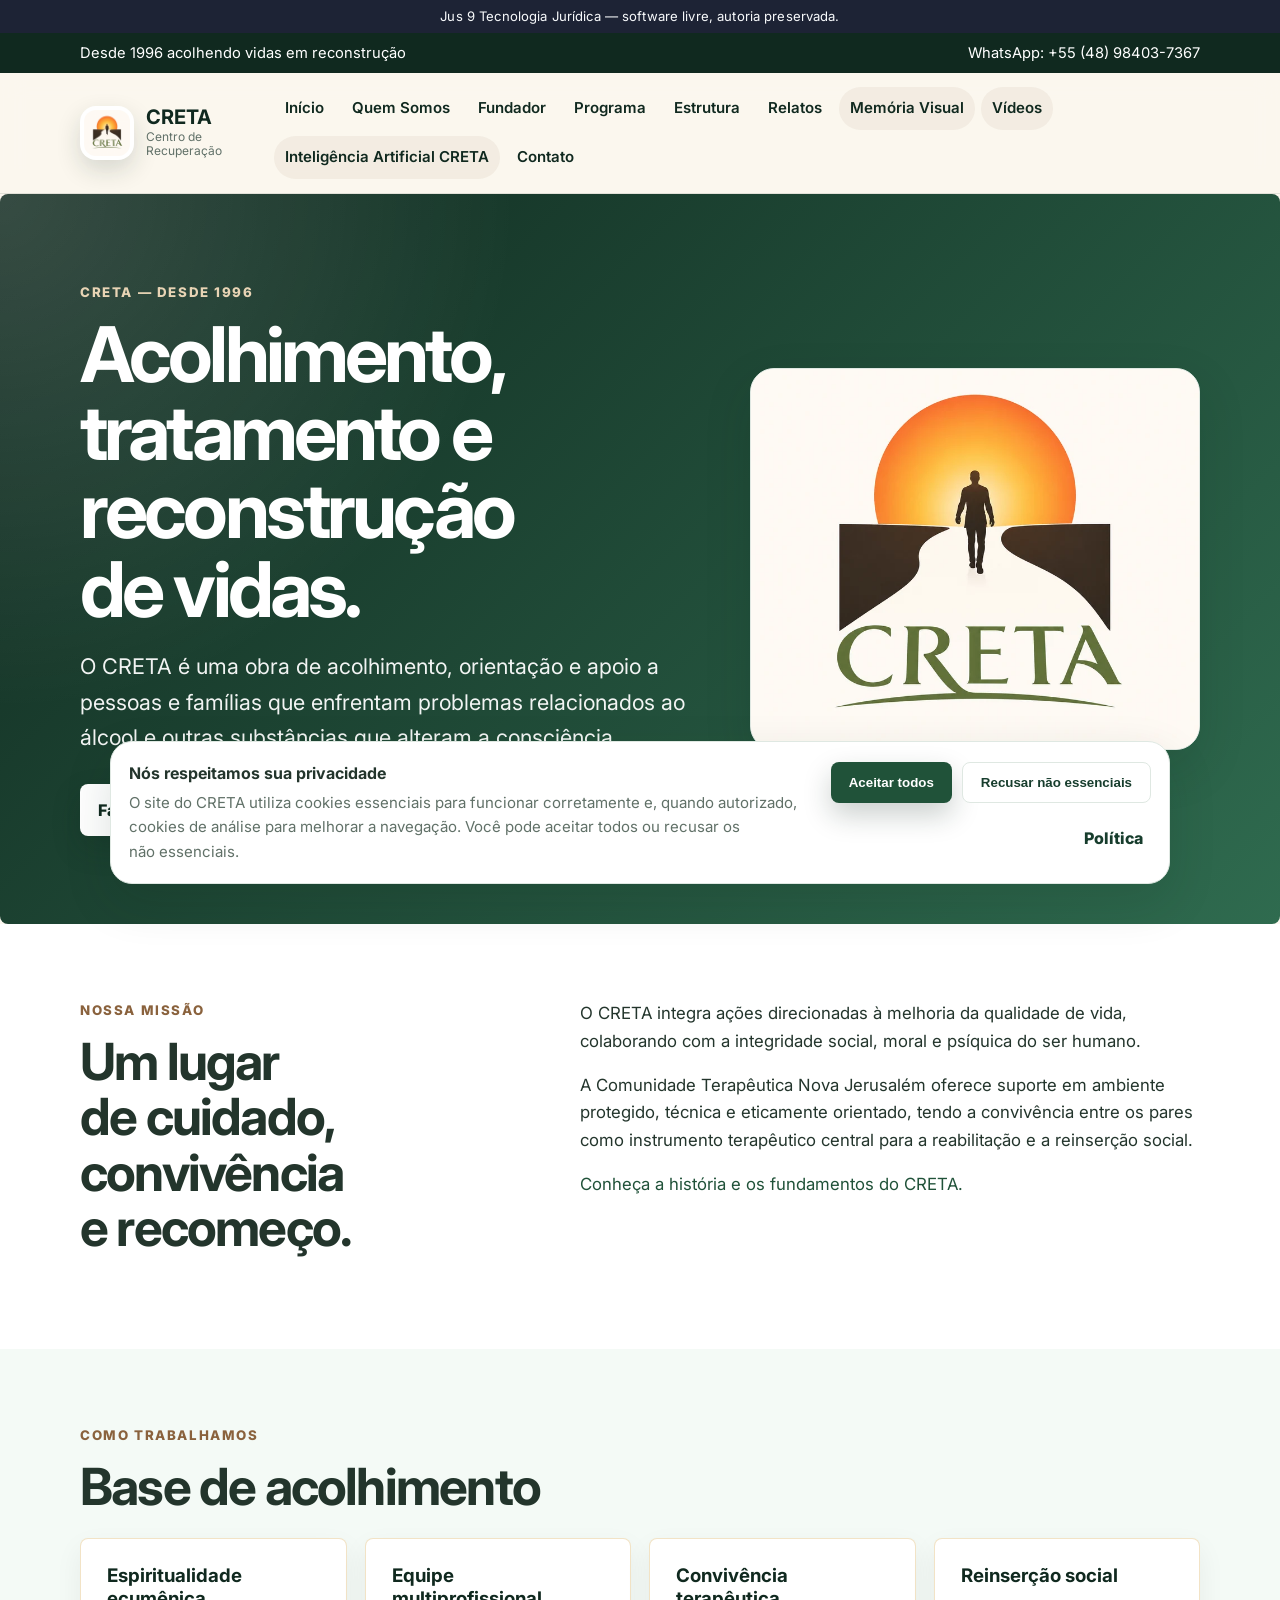
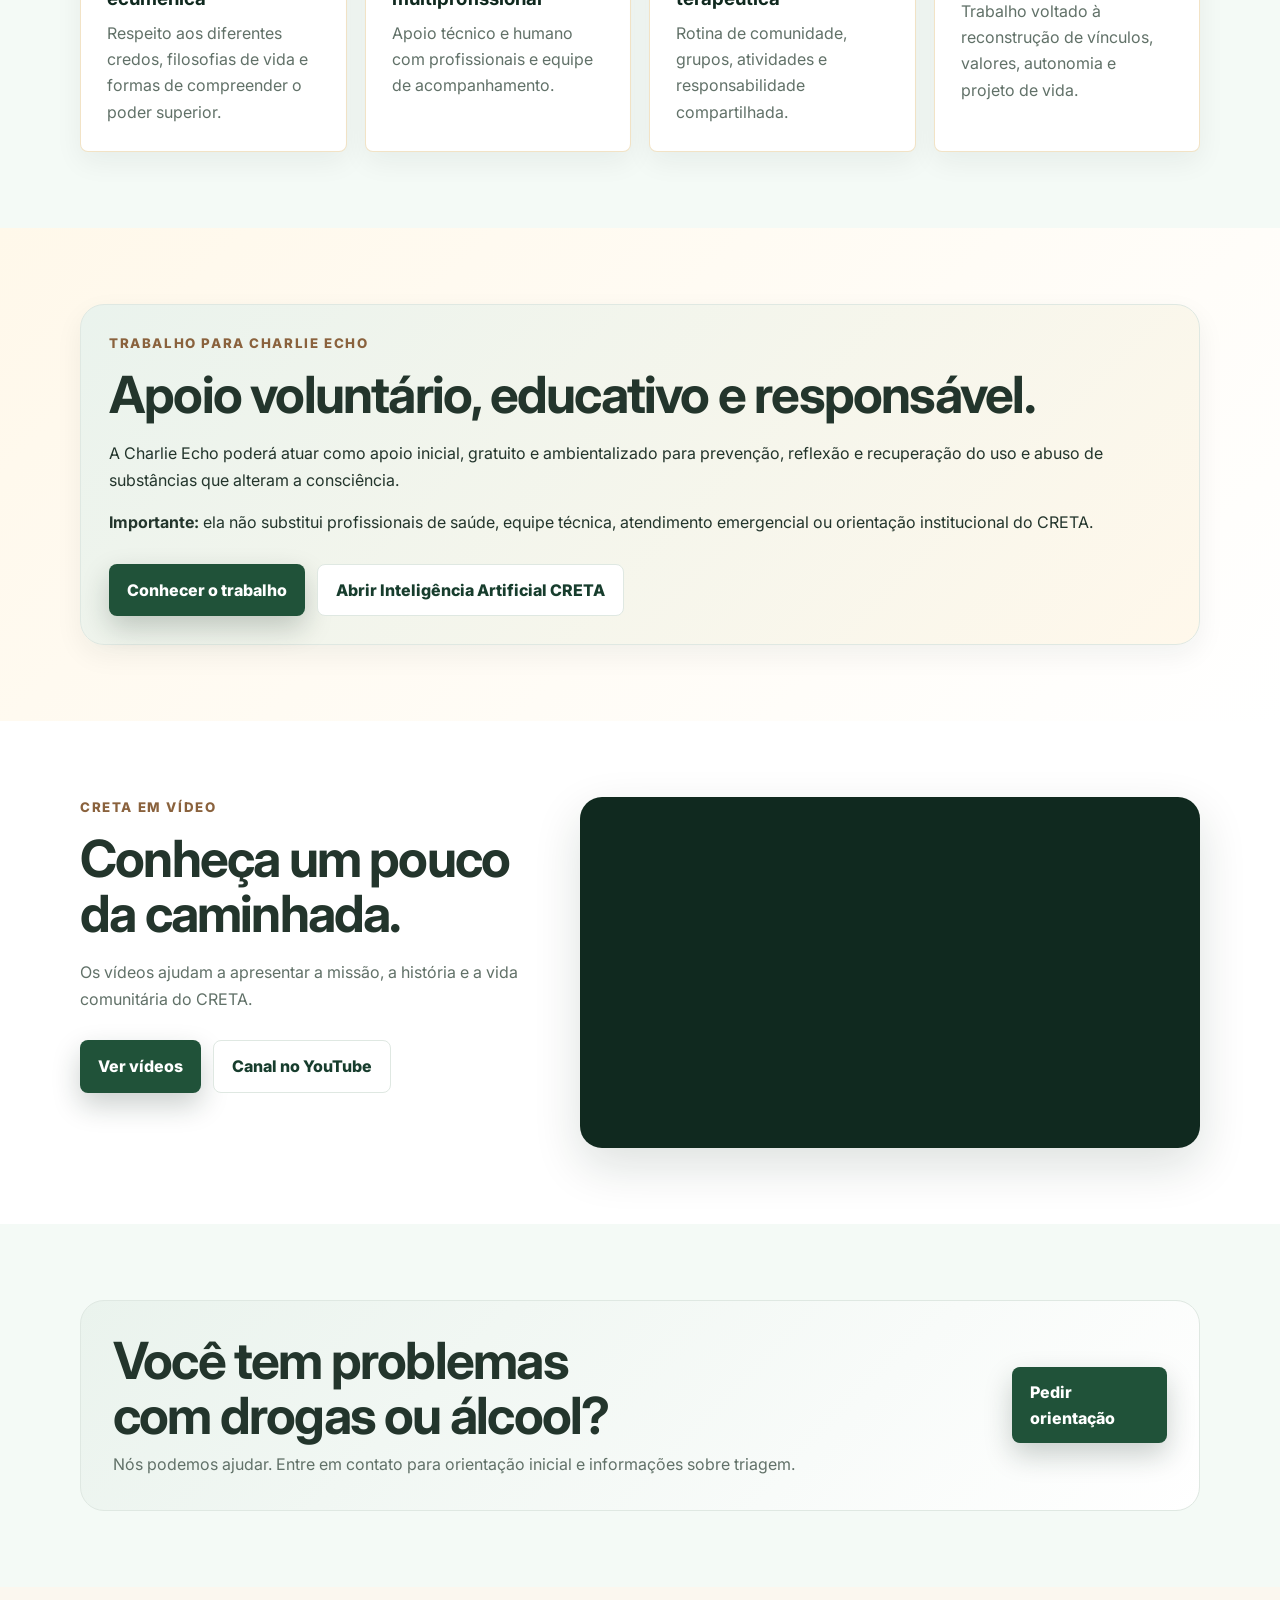
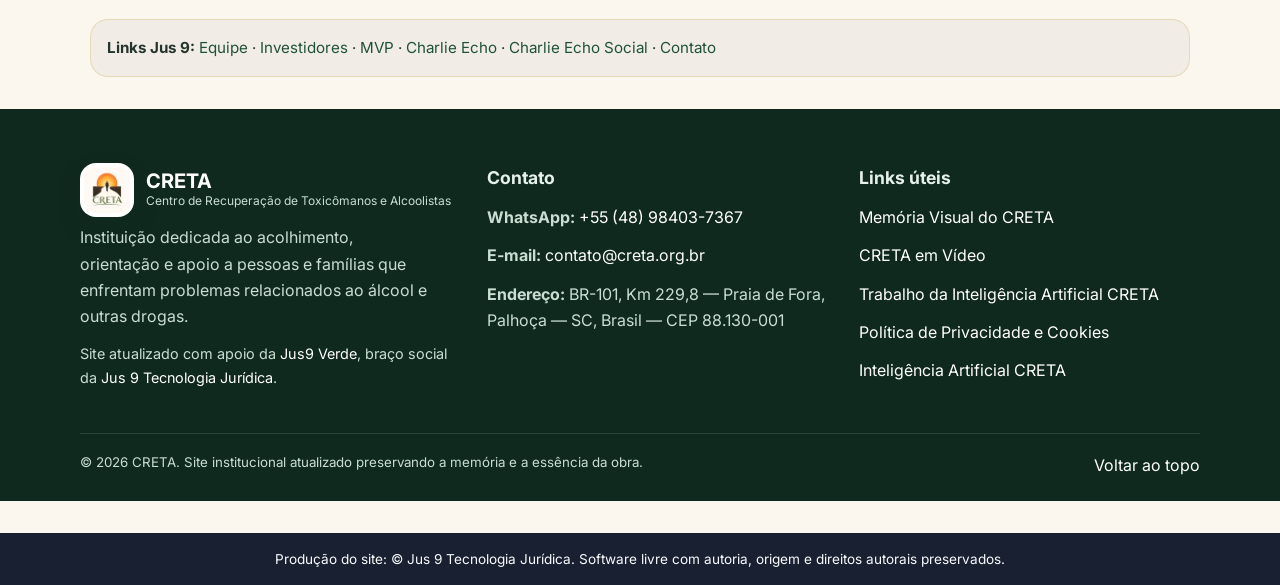
==== commit 124b81b9: "Aplica camada visual publica final" ====
--- a/index.html
+++ b/index.html
@@ -1,4 +1,4 @@
-<!--
+﻿<!--
 Jus 9 Tecnologia Jurídica
 Repositório: Creta
 Software livre com autoria preservada.
@@ -26,7 +26,7 @@
   <link rel="preconnect" href="https://fonts.gstatic.com" crossorigin>
   <link href="https://fonts.googleapis.com/css2?family=Inter:wght@400;500;600;700;800&display=swap" rel="stylesheet">
   <link rel="stylesheet" href="assets/css/styles.css" />
-</head>
+<link rel="stylesheet" href="assets/css/visual-jus9-fase-final.css"></head>
 <body>
 <div class="jus9-autoria-topo" role="note" aria-label="Autoria e licença da produção do site" style="font-size: 0.82rem; line-height: 1.4; text-align: center; padding: 0.45rem 0.75rem; background: rgba(15, 23, 42, 0.94); color: #f8fafc; letter-spacing: 0.01em;">Jus 9 Tecnologia Jurídica — software livre, autoria preservada.</div>
 
--- a/assets/css/visual-jus9-fase-final.css
+++ b/assets/css/visual-jus9-fase-final.css
@@ -0,0 +1,6 @@
+﻿/*
+  Jus 9 - Camada visual publica final
+  Registro: 2026-05-17 23:06:23.82833 -03:00
+  Charlie Fox da Costa - I.A CEO Especialista, sob governanca humana.
+*/
+:root{--j9-night:#050b14;--j9-ink:#071323;--j9-steel:#123047;--j9-gold:#d9ad59;--j9-gold-soft:#f4d58d;--j9-cyan:#4fd5e8;--j9-paper:#f7f2e8;--j9-line:rgba(217,173,89,.34)}html{scroll-behavior:smooth}body{letter-spacing:0}a:focus-visible,button:focus-visible,input:focus-visible,select:focus-visible,textarea:focus-visible{outline:3px solid var(--j9-cyan);outline-offset:3px}header,.header,nav,.nav,.site-nav{border-color:var(--j9-line)}.btn,button,a.btn,.card,.hero,.panel,.box,article{border-radius:8px}.btn,button,a.btn{transition:transform .18s ease,box-shadow .18s ease,border-color .18s ease}.btn:hover,button:hover,a.btn:hover{transform:translateY(-1px);box-shadow:0 12px 28px rgba(5,11,20,.16)}.card,.panel,.box,article{border-color:var(--j9-line)}h1,h2,h3{text-wrap:balance;letter-spacing:0}p,li{text-wrap:pretty}.j9-visual-final-note{display:none}@media(max-width:760px){.btn,button,a.btn{max-width:100%}h1{line-height:1.06}}
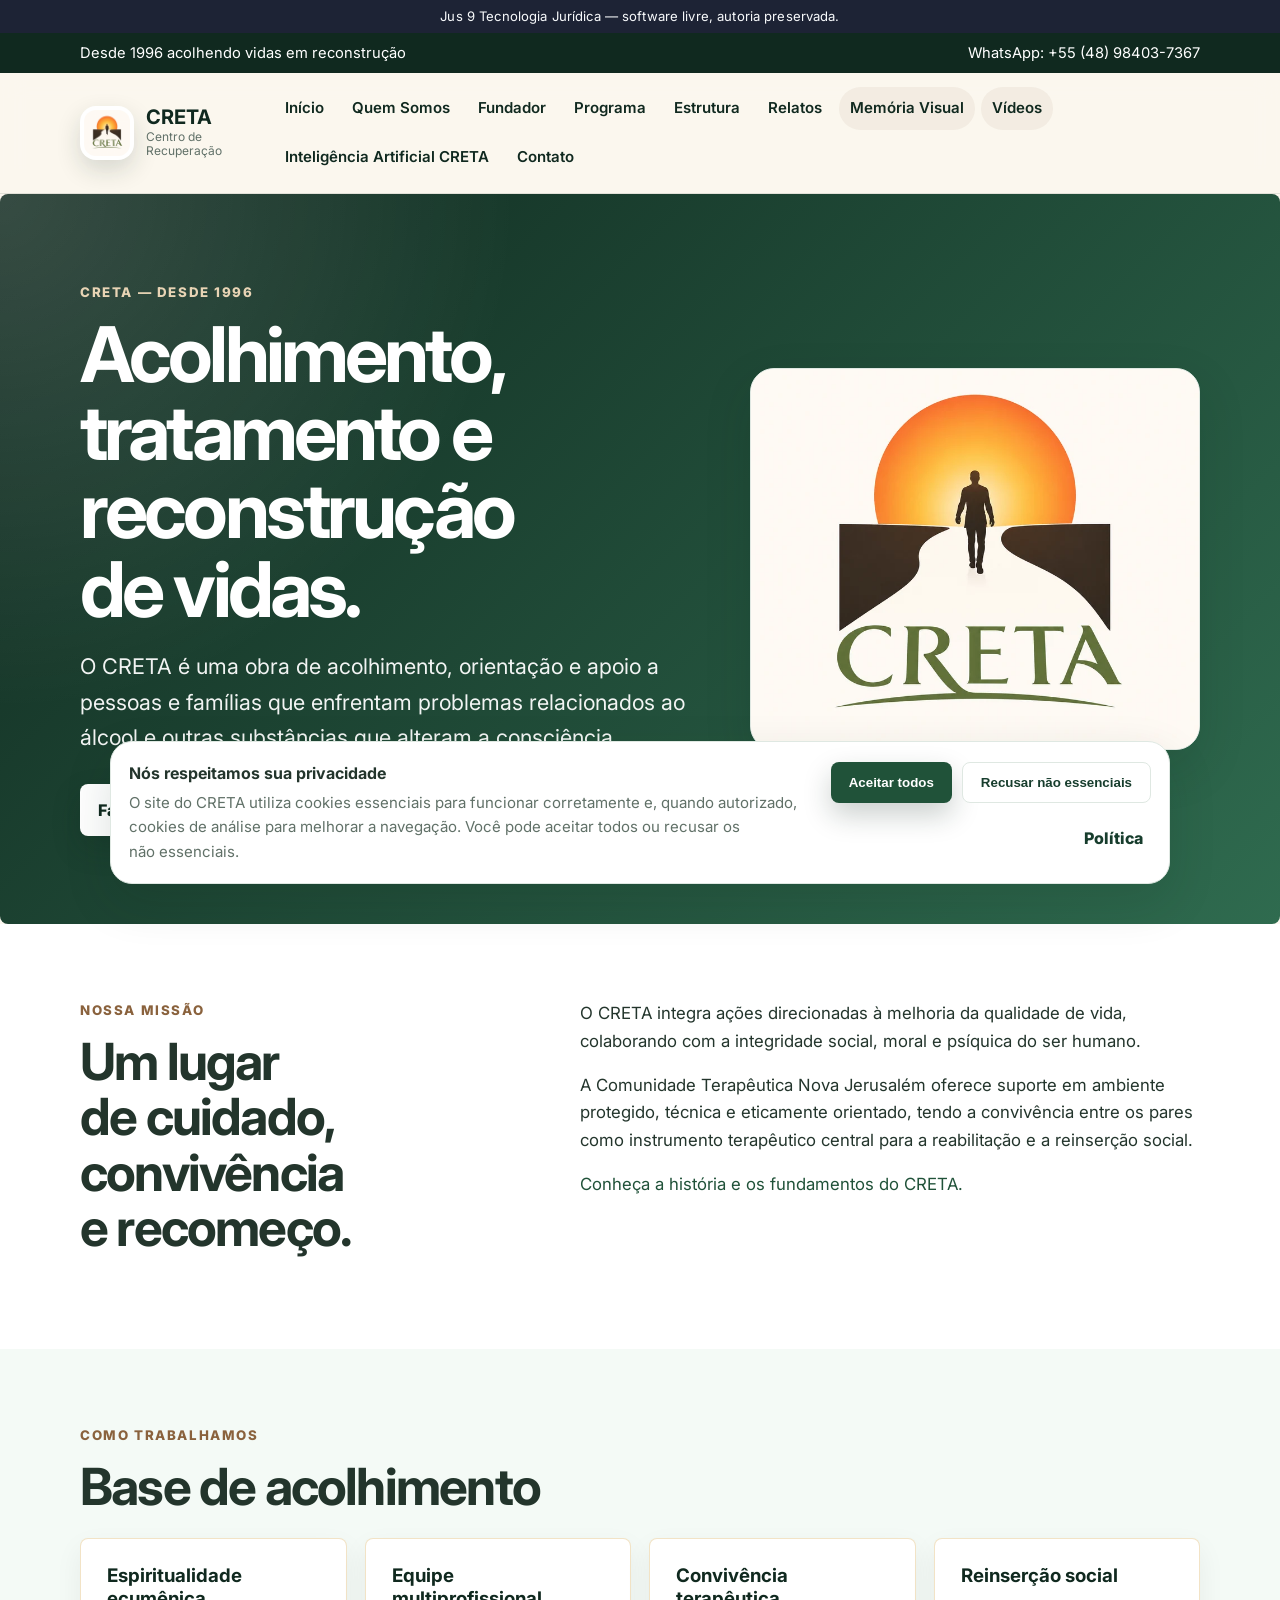
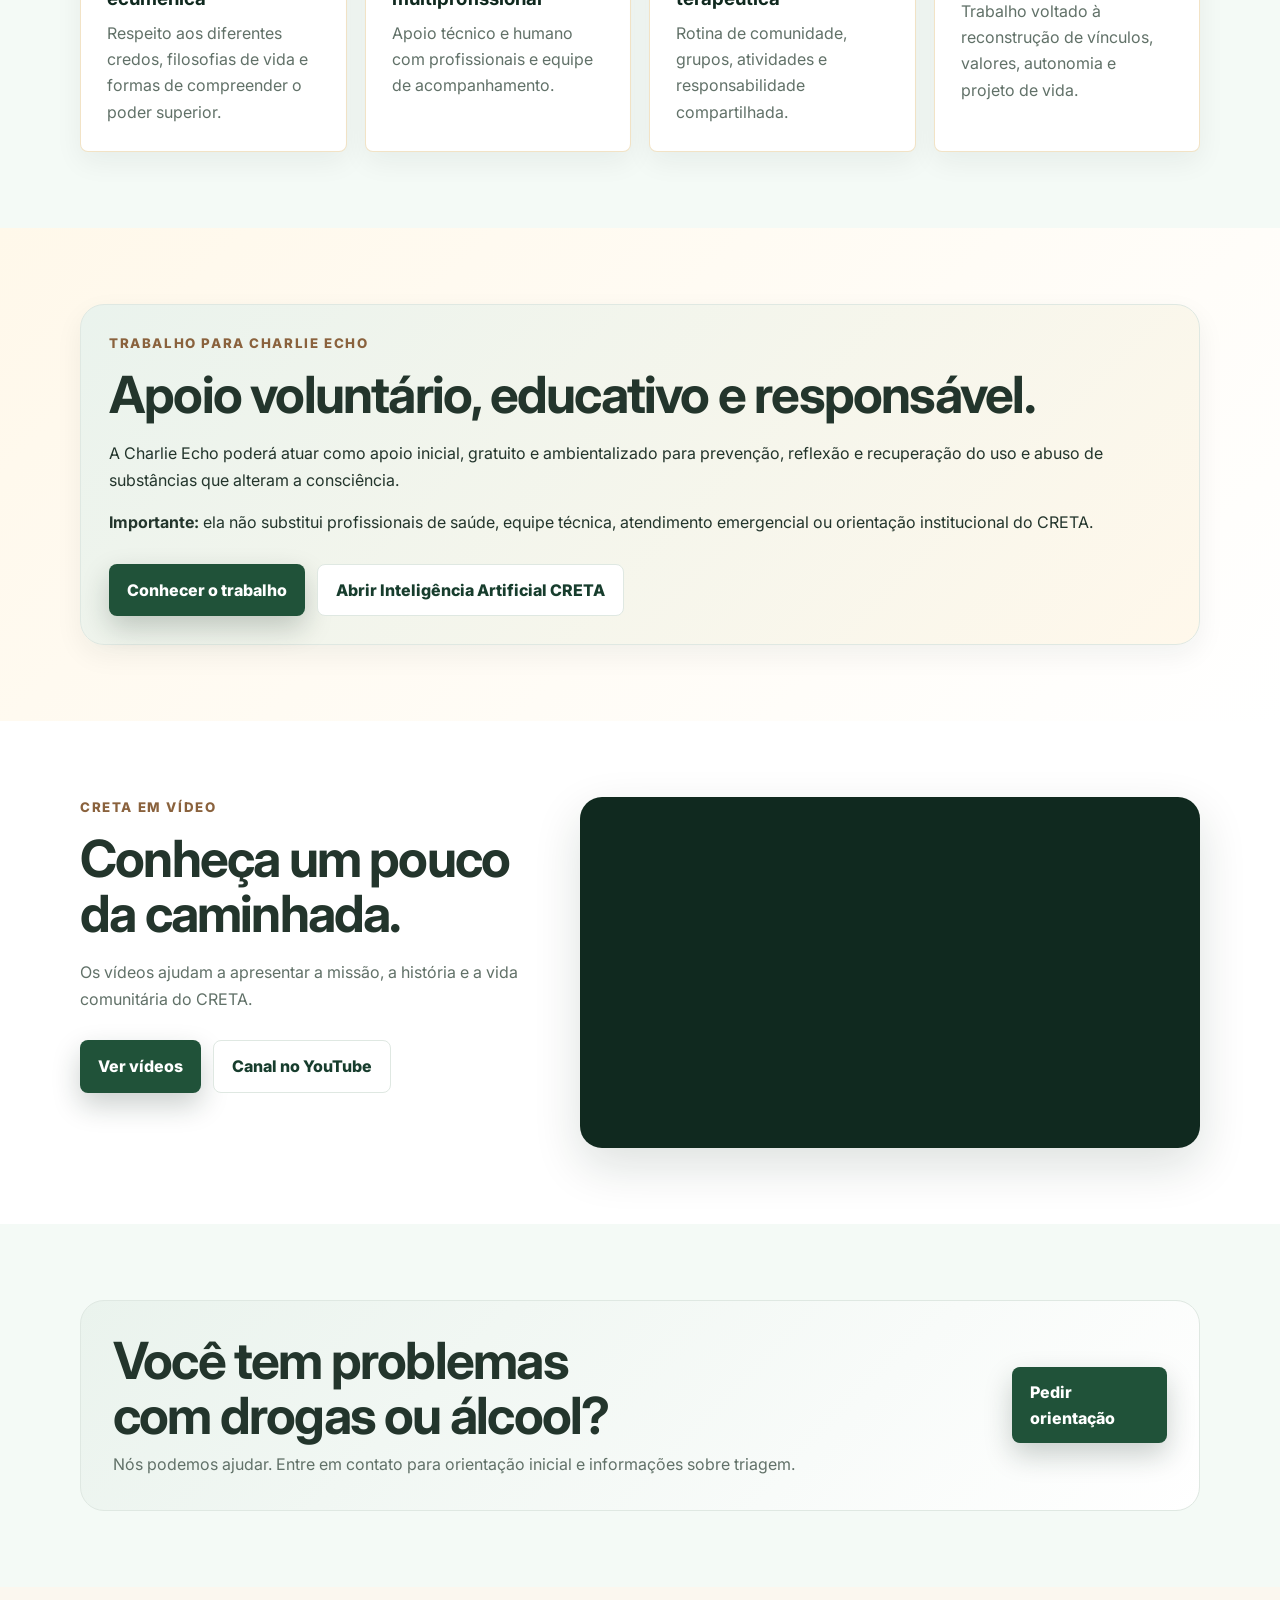
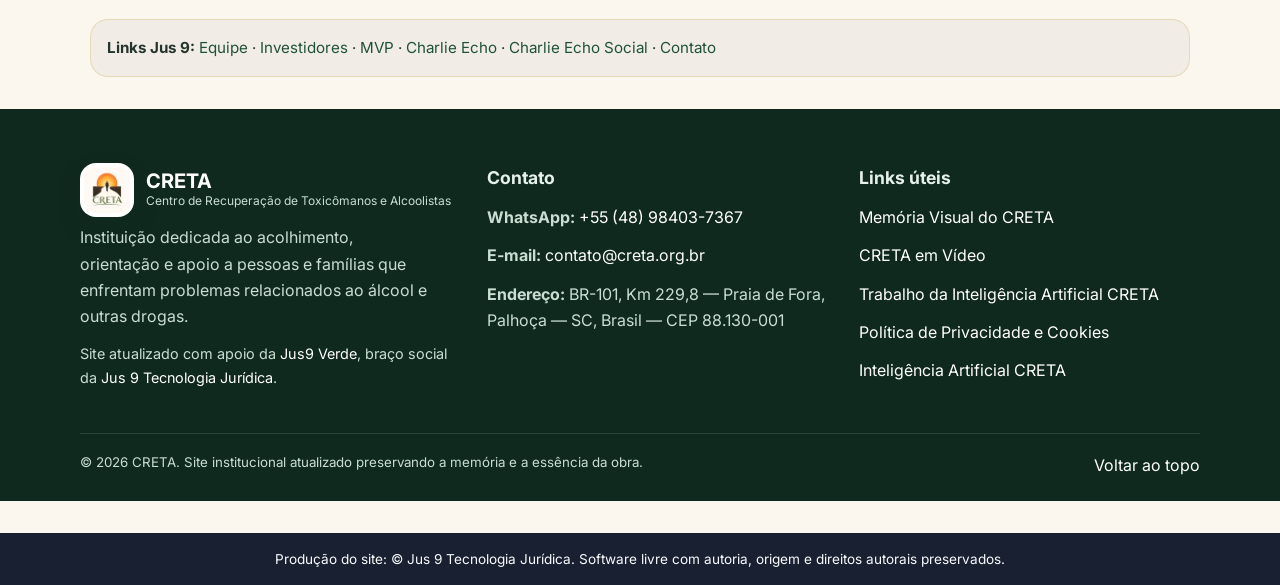
==== commit 31fe2006: "Direciona IA CRETA para chat social" ====
--- a/index.html
+++ b/index.html
@@ -1,4 +1,4 @@
-﻿<!--
+<!--
 Jus 9 Tecnologia Jurídica
 Repositório: Creta
 Software livre com autoria preservada.
@@ -45,7 +45,7 @@
           <span><strong>CRETA</strong><small>Centro de Recuperação</small></span>
         </a>
         <button class="menu-toggle" type="button" aria-expanded="false" aria-controls="menu-principal">Menu</button>
-        <div class="navlinks" id="menu-principal"><a class="" href="index.html">Início</a><a class="" href="quem-somos.html">Quem Somos</a><a class="" href="fundador.html">Fundador</a><a class="" href="nosso-programa.html">Programa</a><a class="" href="nossa-estrutura.html">Estrutura</a><a class="" href="breves-relatos.html">Relatos</a><a class="" href="memoria-visual.html">Memória Visual</a><a class="" href="creta-em-video.html">Vídeos</a><a class="" href="trabalho-charlieecho.html">Inteligência Artificial CRETA</a><a class="" href="contato.html">Contato</a></div>
+        <div class="navlinks" id="menu-principal"><a class="" href="index.html">Início</a><a class="" href="quem-somos.html">Quem Somos</a><a class="" href="fundador.html">Fundador</a><a class="" href="nosso-programa.html">Programa</a><a class="" href="nossa-estrutura.html">Estrutura</a><a class="" href="breves-relatos.html">Relatos</a><a class="" href="memoria-visual.html">Memória Visual</a><a class="" href="creta-em-video.html">Vídeos</a><a class="" href="https://jus9verde.jus9tecnologia.com.br/charlie-echo-social#chat-social" target="_blank" rel="noopener">Inteligência Artificial CRETA</a><a class="" href="contato.html">Contato</a></div>
       </div>
     </nav>
   </header>
@@ -99,7 +99,7 @@
         <h2>Apoio voluntário, educativo e responsável.</h2>
         <p>A Charlie Echo poderá atuar como apoio inicial, gratuito e ambientalizado para prevenção, reflexão e recuperação do uso e abuso de substâncias que alteram a consciência.</p>
         <p><strong>Importante:</strong> ela não substitui profissionais de saúde, equipe técnica, atendimento emergencial ou orientação institucional do CRETA.</p>
-        <div class="actions"><a class="btn btn--primary" href="trabalho-charlieecho.html">Conhecer o trabalho</a><a class="btn btn--secondary" href="https://jus9verde.jus9tecnologia.com.br/charlie-echo-social" target="_blank" rel="noopener">Abrir Inteligência Artificial CRETA</a></div>
+        <div class="actions"><a class="btn btn--primary" href="https://jus9verde.jus9tecnologia.com.br/charlie-echo-social#chat-social" target="_blank" rel="noopener">Conhecer o trabalho</a><a class="btn btn--secondary" href="https://jus9verde.jus9tecnologia.com.br/charlie-echo-social#chat-social" target="_blank" rel="noopener">Abrir Inteligência Artificial CRETA</a></div>
       </div>
     </section>
 
@@ -129,8 +129,8 @@
   <a href="https://www.jus9tecnologia.com.br/equipe/">Equipe</a> ·
   <a href="https://investimentos.jus9tecnologia.com.br/">Investidores</a> ·
   <a href="https://www.jus9tecnologia.com.br/mvp">MVP</a> ·
-  <a href="https://jus9verde.jus9tecnologia.com.br/charlie-echo-social">Charlie Echo</a> ·
-  <a href="https://jus9verde.jus9tecnologia.com.br/charlie-echo-social">Charlie Echo Social</a> ·
+  <a href="https://jus9verde.jus9tecnologia.com.br/charlie-echo-social#chat-social">Charlie Echo</a> ·
+  <a href="https://jus9verde.jus9tecnologia.com.br/charlie-echo-social#chat-social">Charlie Echo Social</a> ·
   <a href="mailto:clovis@jus9tecnologia.com.br">Contato</a>
 </section>
 
@@ -152,9 +152,9 @@
         <h2>Links úteis</h2>
         <p><a href="memoria-visual.html">Memória Visual do CRETA</a></p>
         <p><a href="creta-em-video.html">CRETA em Vídeo</a></p>
-        <p><a href="trabalho-charlieecho.html">Trabalho da Inteligência Artificial CRETA</a></p>
+        <p><a href="https://jus9verde.jus9tecnologia.com.br/charlie-echo-social#chat-social" target="_blank" rel="noopener">Trabalho da Inteligência Artificial CRETA</a></p>
         <p><a href="politica-de-privacidade-e-cookies.html">Política de Privacidade e Cookies</a></p>
-        <p><a href="https://jus9verde.jus9tecnologia.com.br/charlie-echo-social" target="_blank" rel="noopener">Inteligência Artificial CRETA</a></p>
+        <p><a href="https://jus9verde.jus9tecnologia.com.br/charlie-echo-social#chat-social" target="_blank" rel="noopener">Inteligência Artificial CRETA</a></p>
       </div>
     </div>
     <div class="container footer-bottom">
